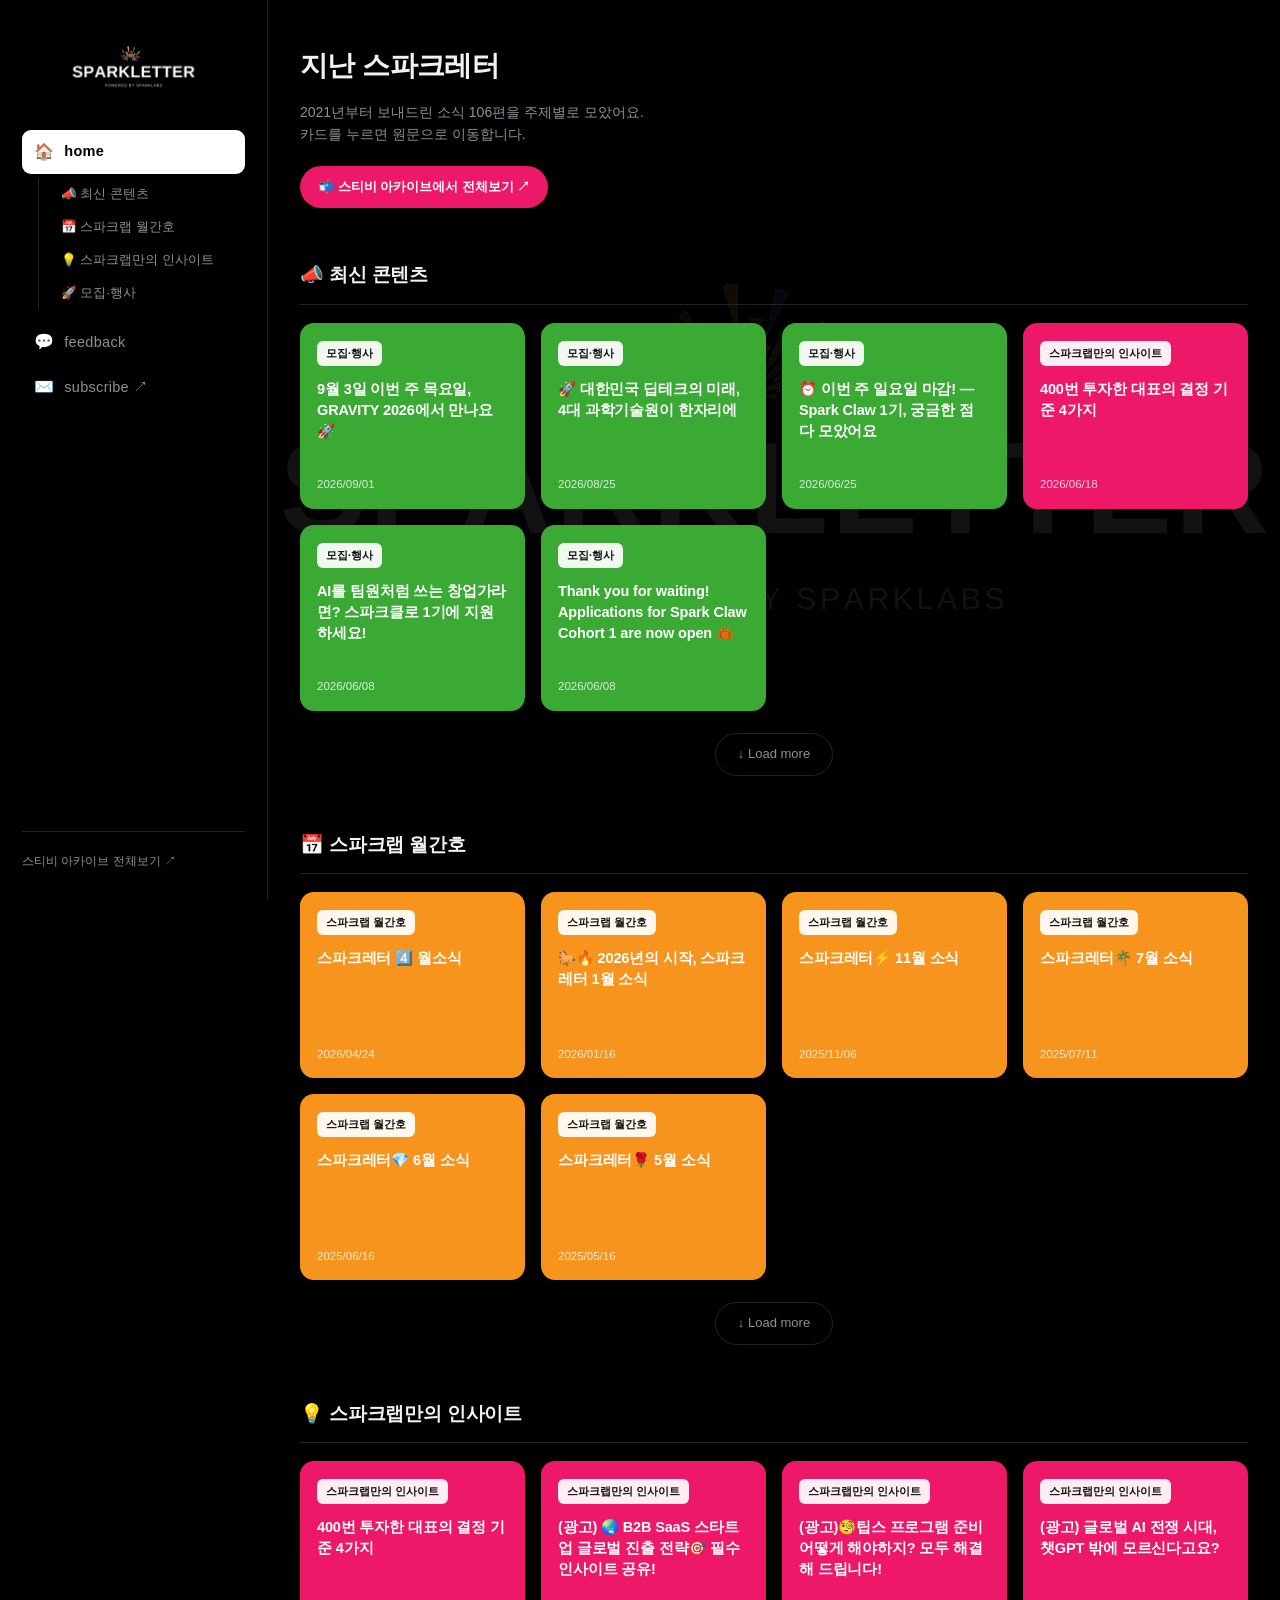
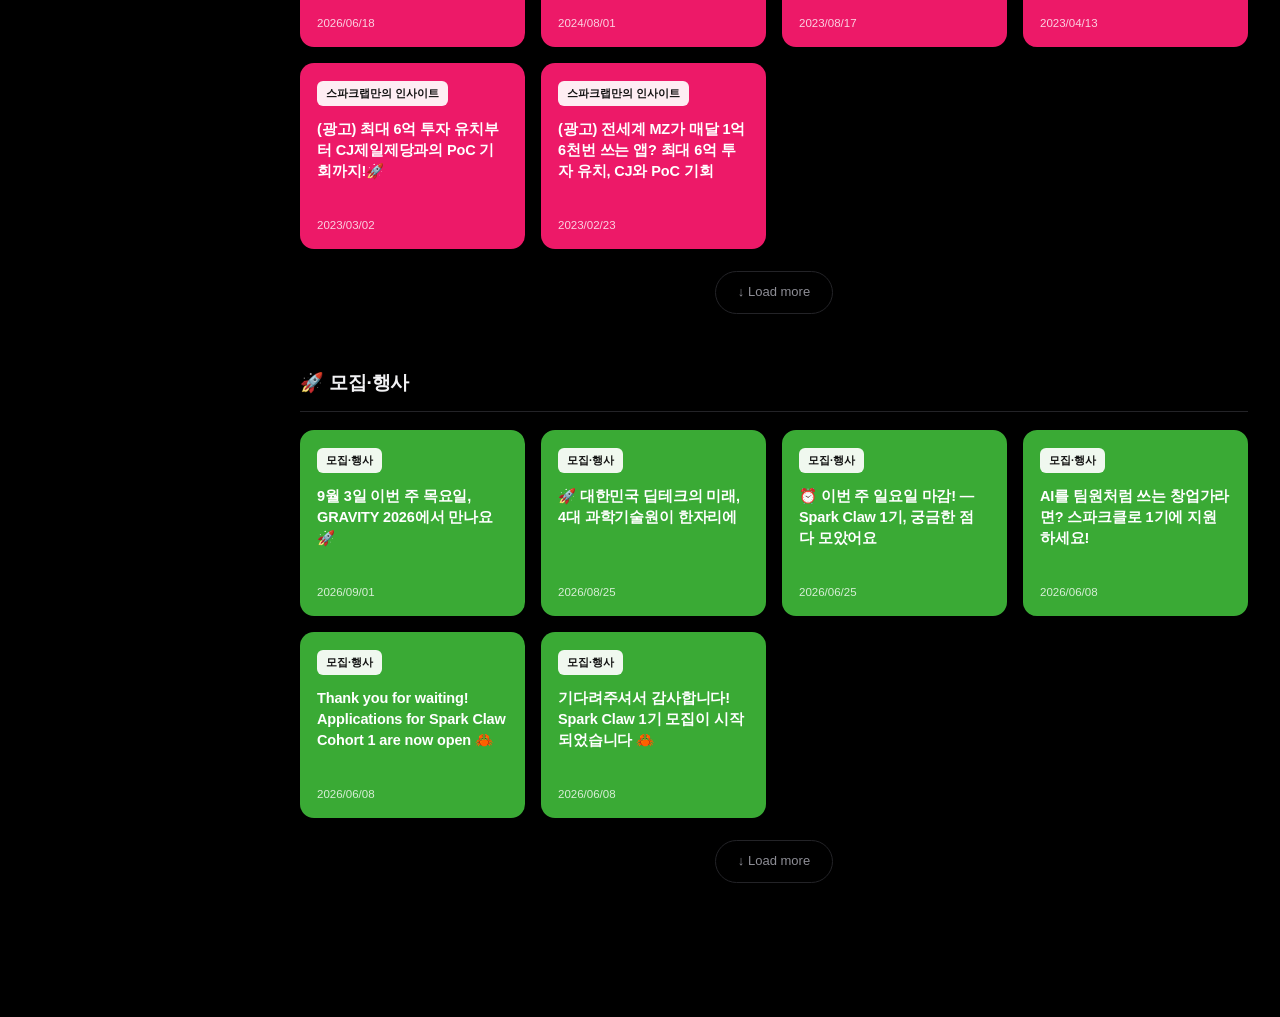
==== index.html @ 0ccea7ec "refactor: 행사·모집을 'open' 하나로 병합, 오분류 5건 overrides로 교정" ====
<!doctype html>
<html lang="ko">
<head>
<meta charset="utf-8">
<meta name="viewport" content="width=device-width, initial-scale=1">
<title>스파크레터</title>
<link rel="stylesheet" href="style.css">
</head>
<body class="has-side">
<div class="watermark" aria-hidden="true"><img src="logo-white.png" alt=""></div>
<aside class="side">
  <a class="brand" href="./"><img src="logo-white.png" alt="SPARKLETTER"></a>
  <nav class="side__nav">
    <a class="nav__main" href="./" aria-current="page"><span>🏠</span>home</a>
    <div class="side__subs">
      <a href="./#all">📣 최신 콘텐츠</a>
      <a href="./#monthly">📅 스파크랩 월간호</a>
      <a href="./#insight">💡 스파크랩만의 인사이트</a>
      <a href="./#open">🚀 모집·행사</a>
    </div>
    <a class="nav__main" href="feedback.html"><span>💬</span>feedback</a>
    <a class="nav__main" href="https://page.stibee.com/subscriptions/106252" target="_blank" rel="noopener"><span>✉️</span>subscribe ↗</a>
  </nav>
  <a class="side__arc" href="https://page.stibee.com/archives/106252" target="_blank" rel="noopener">스티비 아카이브 전체보기 ↗</a>
</aside>
<main class="main" id="main">
  <section class="hero">
    <h1>지난 스파크레터</h1>
    <p>2021년부터 보내드린 소식 106편을 주제별로 모았어요.<br>
       카드를 누르면 원문으로 이동합니다.</p>
    <a class="hero__link" href="https://page.stibee.com/archives/106252" target="_blank" rel="noopener">📬 스티비 아카이브에서 전체보기 ↗</a>
  </section>
  <section class="sec" id="all">
    <h2 class="sec__h">📣 최신 콘텐츠</h2>
    <div class="grid" data-grid="all"></div>
    <button class="more" data-more="all">↓ Load more</button>
  </section>
  <section class="sec" id="monthly">
    <h2 class="sec__h">📅 스파크랩 월간호</h2>
    <div class="grid" data-grid="monthly"></div>
    <button class="more" data-more="monthly">↓ Load more</button>
  </section>
  <section class="sec" id="insight">
    <h2 class="sec__h">💡 스파크랩만의 인사이트</h2>
    <div class="grid" data-grid="insight"></div>
    <button class="more" data-more="insight">↓ Load more</button>
  </section>
  <section class="sec" id="open">
    <h2 class="sec__h">🚀 모집·행사</h2>
    <div class="grid" data-grid="open"></div>
    <button class="more" data-more="open">↓ Load more</button>
  </section>
</main>
<script src="app.js"></script>
</body>
</html>
---- style.css ----
:root{
  --bg:#000; --text:#f2f2f4; --muted:#8e8e96; --line:#232327;
  --pink:#ED1968; --blue:#2E75B6; --green:#3AAA35; --orange:#F7941E;
  --side:268px;
}
*{box-sizing:border-box}
html{-webkit-text-size-adjust:100%; scroll-behavior:smooth}
body{
  margin:0; background:var(--bg); color:var(--text);
  font-family:-apple-system,BlinkMacSystemFont,"Pretendard","Apple SD Gothic Neo",sans-serif;
  line-height:1.6; -webkit-font-smoothing:antialiased;
}
a{color:inherit}
body{position:relative; z-index:0}

/* ── 왼쪽 사이드바 ──────────────────── */
.side{
  background:var(--bg);
  position:fixed; top:0; left:0; bottom:0; width:var(--side);
  border-right:1px solid var(--line); padding:30px 22px;
  display:flex; flex-direction:column; gap:26px; overflow-y:auto; z-index:20;
}
.brand{line-height:0}
.brand img{width:100%; max-width:228px; height:auto}
.side__nav{display:flex; flex-direction:column; gap:2px}
.nav__main{
  display:flex; align-items:center; gap:10px;
  padding:10px 12px; border-radius:9px; text-decoration:none;
  color:var(--muted); font-size:14.5px; letter-spacing:.02em;
}
.nav__main span{font-size:16px; line-height:1}
.nav__main:hover{background:#111114; color:var(--text)}
.nav__main[aria-current="page"]{background:#fff; color:#000; font-weight:700}

/* home 아래 하위 탭 */
.side__subs{
  display:flex; flex-direction:column; gap:1px;
  margin:2px 0 10px 16px; padding-left:12px; border-left:1px solid var(--line);
}
.side__subs a{
  padding:6px 10px; border-radius:7px; text-decoration:none;
  color:var(--muted); font-size:12.5px;
}
.side__subs a:hover{background:#111114; color:var(--text)}

.side__arc{
  margin-top:auto; font-size:12px; color:var(--muted);
  text-decoration:none; line-height:1.5; padding-top:20px; border-top:1px solid var(--line);
}
.side__arc:hover{color:var(--text)}

/* ── 배경 워터마크 ─────────────────── */
.watermark{
  position:fixed; inset:0; z-index:-1; pointer-events:none;
  display:flex; align-items:center; justify-content:center;
  padding-left:var(--side); overflow:hidden;
}
.watermark img{
  width:min(165vw, 2400px); max-width:none; height:auto;
  opacity:.07; filter:saturate(1.1);
}
@media (max-width:900px){ .watermark{display:none} }

/* ── 본문 ───────────────────────────── */
.has-side .main{position:relative; z-index:1; margin-left:var(--side); padding:44px 32px 80px; max-width:1180px}
.main.narrow{max-width:660px; padding-top:64px}

.hero{margin-bottom:52px}
.hero h1{font-size:28px; margin:0 0 12px; letter-spacing:-.02em}
.hero p{color:var(--muted); font-size:14px; margin:0 0 20px}
.hero__link{
  display:inline-block; font-size:13px; font-weight:700; text-decoration:none;
  color:#fff; background:var(--pink); padding:11px 18px; border-radius:999px;
}
.hero__link:hover{filter:brightness(1.1)}

.sec{margin-bottom:54px; scroll-margin-top:24px}
.sec__h{
  font-size:19px; margin:0 0 18px; letter-spacing:-.01em;
  padding-bottom:13px; border-bottom:1px solid var(--line);
}

/* ── 카드 (색 꽉 채움) ──────────────── */
.grid{display:grid; grid-template-columns:repeat(4,1fr); gap:16px}
.card{
  display:flex; flex-direction:column; text-decoration:none;
  border-radius:14px; padding:18px 17px 15px; min-height:186px;
  background:var(--c); color:#fff; transition:transform .12s ease, filter .12s ease;
}
.card:hover{transform:translateY(-3px); filter:brightness(1.07)}
.card--insight{--c:var(--pink)}
.card--open   {--c:var(--green)}
.card--monthly{--c:var(--orange)}
.chip{
  align-self:flex-start; font-size:10.5px; font-weight:700;
  padding:4px 9px; border-radius:6px; margin-bottom:13px;
  background:rgba(255,255,255,.92); color:#111;
}
.card__t{
  font-size:14.5px; font-weight:700; line-height:1.45; letter-spacing:-.01em;
  flex:1; overflow:hidden; display:-webkit-box; -webkit-line-clamp:4; -webkit-box-orient:vertical;
}
.card__d{margin-top:13px; font-size:11.5px; color:rgba(255,255,255,.8); font-variant-numeric:tabular-nums}

.more{
  display:block; margin:22px auto 0; padding:10px 22px;
  background:transparent; color:var(--muted); border:1px solid var(--line);
  border-radius:999px; font:inherit; font-size:13px; cursor:pointer;
}
.more:hover{color:var(--text); border-color:#3a3a40}
.empty{color:var(--muted); font-size:14px; grid-column:1/-1; padding:24px 0}

/* ── 구독 / 피드백 ──────────────────── */
.lede{font-size:26px; margin:0 0 14px; letter-spacing:-.02em}
.sub{color:var(--muted); font-size:14px; margin:0 0 28px}
.bullets{list-style:none; padding:0; margin:0 0 32px; font-size:14px}
.bullets li{padding:12px 0; border-bottom:1px solid var(--line); color:#d6d6da}
.bullets b{color:var(--text)}
.cta{
  display:block; text-align:center; padding:16px; border-radius:10px;
  background:var(--pink); color:#fff; font-size:15px; font-weight:700; text-decoration:none;
}
.cta:hover{filter:brightness(1.1)}
.fine{margin-top:16px; font-size:12px; color:var(--muted); text-align:center}

/* ── 반응형 ─────────────────────────── */
@media (max-width:1100px){ .grid{grid-template-columns:repeat(3,1fr)} }
@media (max-width:900px){
  .side{
    position:static; width:auto; height:auto; flex-direction:row; align-items:center;
    gap:18px; flex-wrap:wrap; border-right:0; border-bottom:1px solid var(--line);
    padding:16px 20px;
  }
  .brand img{max-width:150px}
  .side__nav{flex-direction:row; flex-wrap:wrap; gap:6px; margin-left:auto; align-items:center}
  .side__subs{flex-direction:row; flex-wrap:wrap; gap:4px; margin:0; padding-left:0; border-left:0; width:100%}
  .side__arc{margin-top:0; padding-top:0; border-top:0; width:100%}
  .has-side .main{margin-left:0; padding:32px 20px 64px}
}
@media (max-width:620px){
  .grid{grid-template-columns:repeat(2,1fr); gap:12px}
  .card{min-height:158px; padding:15px 14px}
  .card__t{font-size:13px}
  .hero h1{font-size:22px}
  .lede{font-size:21px}
  .nav__main{padding:8px 10px; font-size:13px}
}
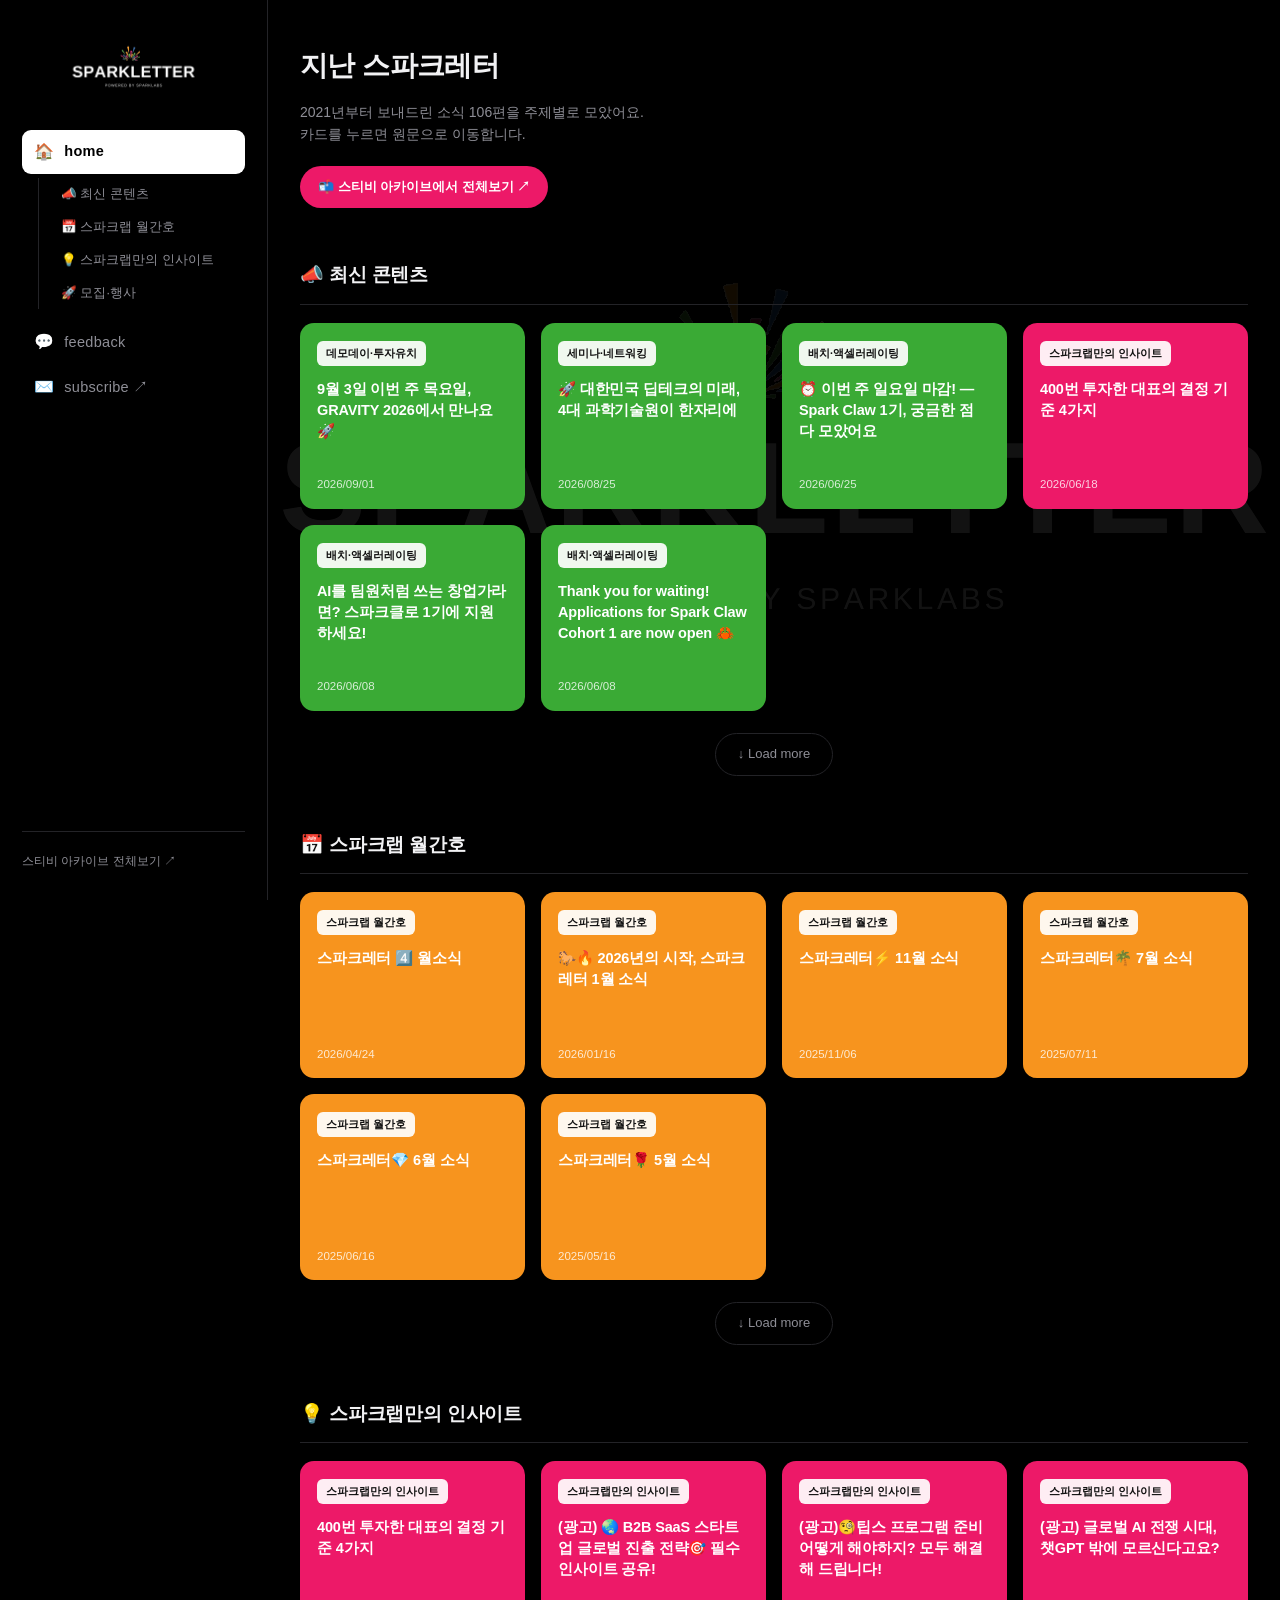
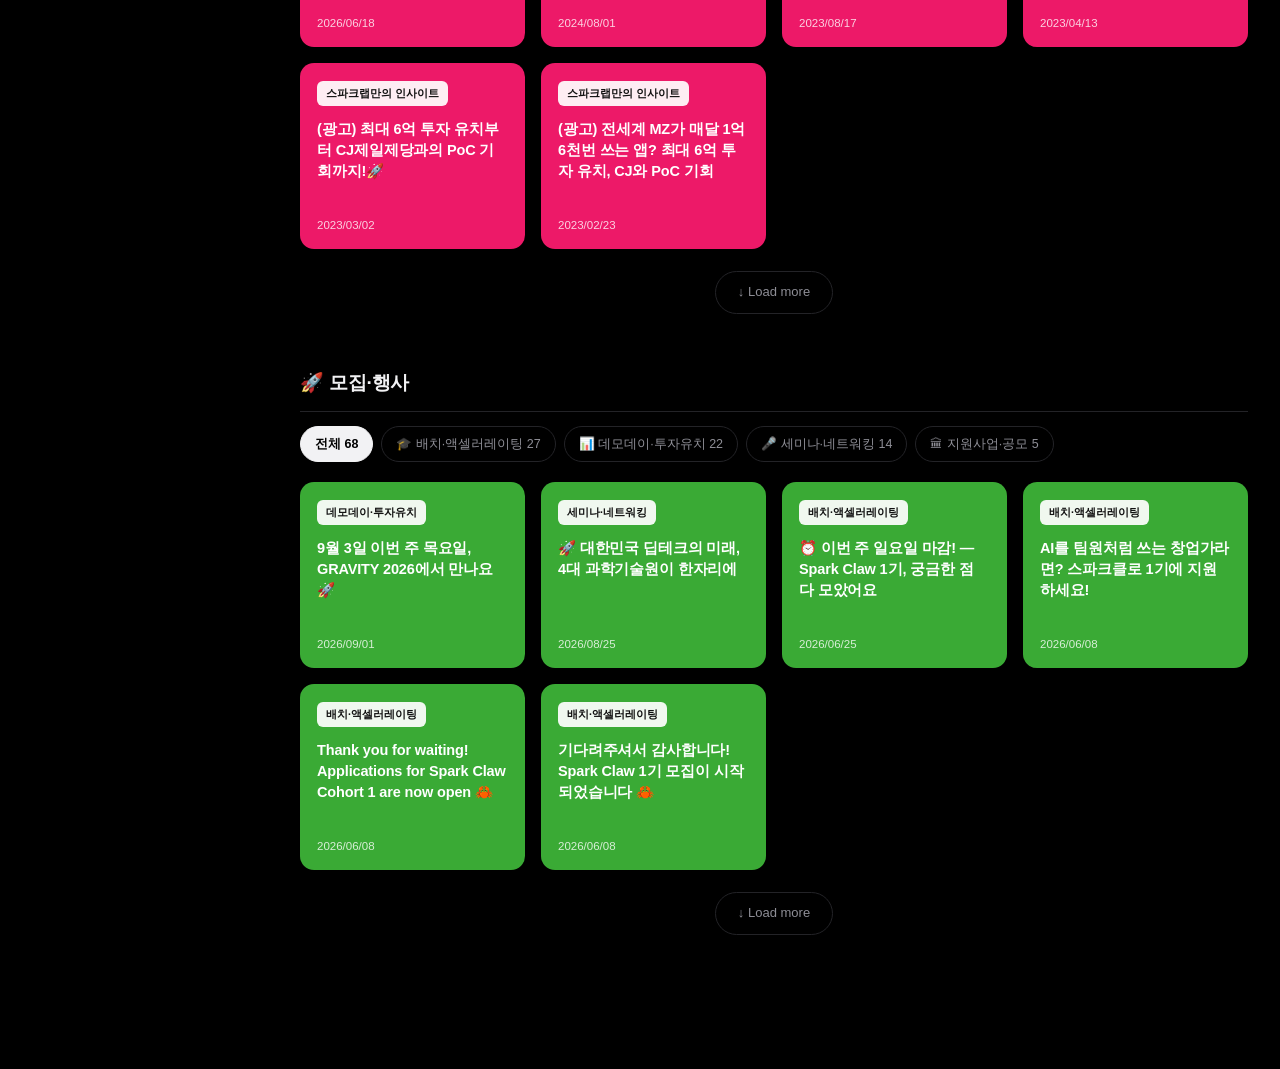
==== commit 10e86f72: "feat: 모집·행사 세부 4분류 + 섹션 내 필터 칩" ====
--- a/index.html
+++ b/index.html
@@ -47,6 +47,7 @@
   </section>
   <section class="sec" id="open">
     <h2 class="sec__h">🚀 모집·행사</h2>
+    <div class="fchips" data-filter="open"></div>
     <div class="grid" data-grid="open"></div>
     <button class="more" data-more="open">↓ Load more</button>
   </section>
--- a/style.css
+++ b/style.css
@@ -145,3 +145,13 @@
   .lede{font-size:21px}
   .nav__main{padding:8px 10px; font-size:13px}
 }
+
+/* ── 세부 분류 필터 칩 ─────────────── */
+.fchips{display:flex; flex-wrap:wrap; gap:8px; margin:-4px 0 20px}
+.fchip{
+  appearance:none; cursor:pointer; font:inherit; font-size:12.5px;
+  background:transparent; color:var(--muted);
+  border:1px solid var(--line); border-radius:999px; padding:7px 14px;
+}
+.fchip:hover{color:var(--text); border-color:#3a3a40}
+.fchip[aria-pressed="true"]{background:var(--text); color:#000; border-color:var(--text); font-weight:700}
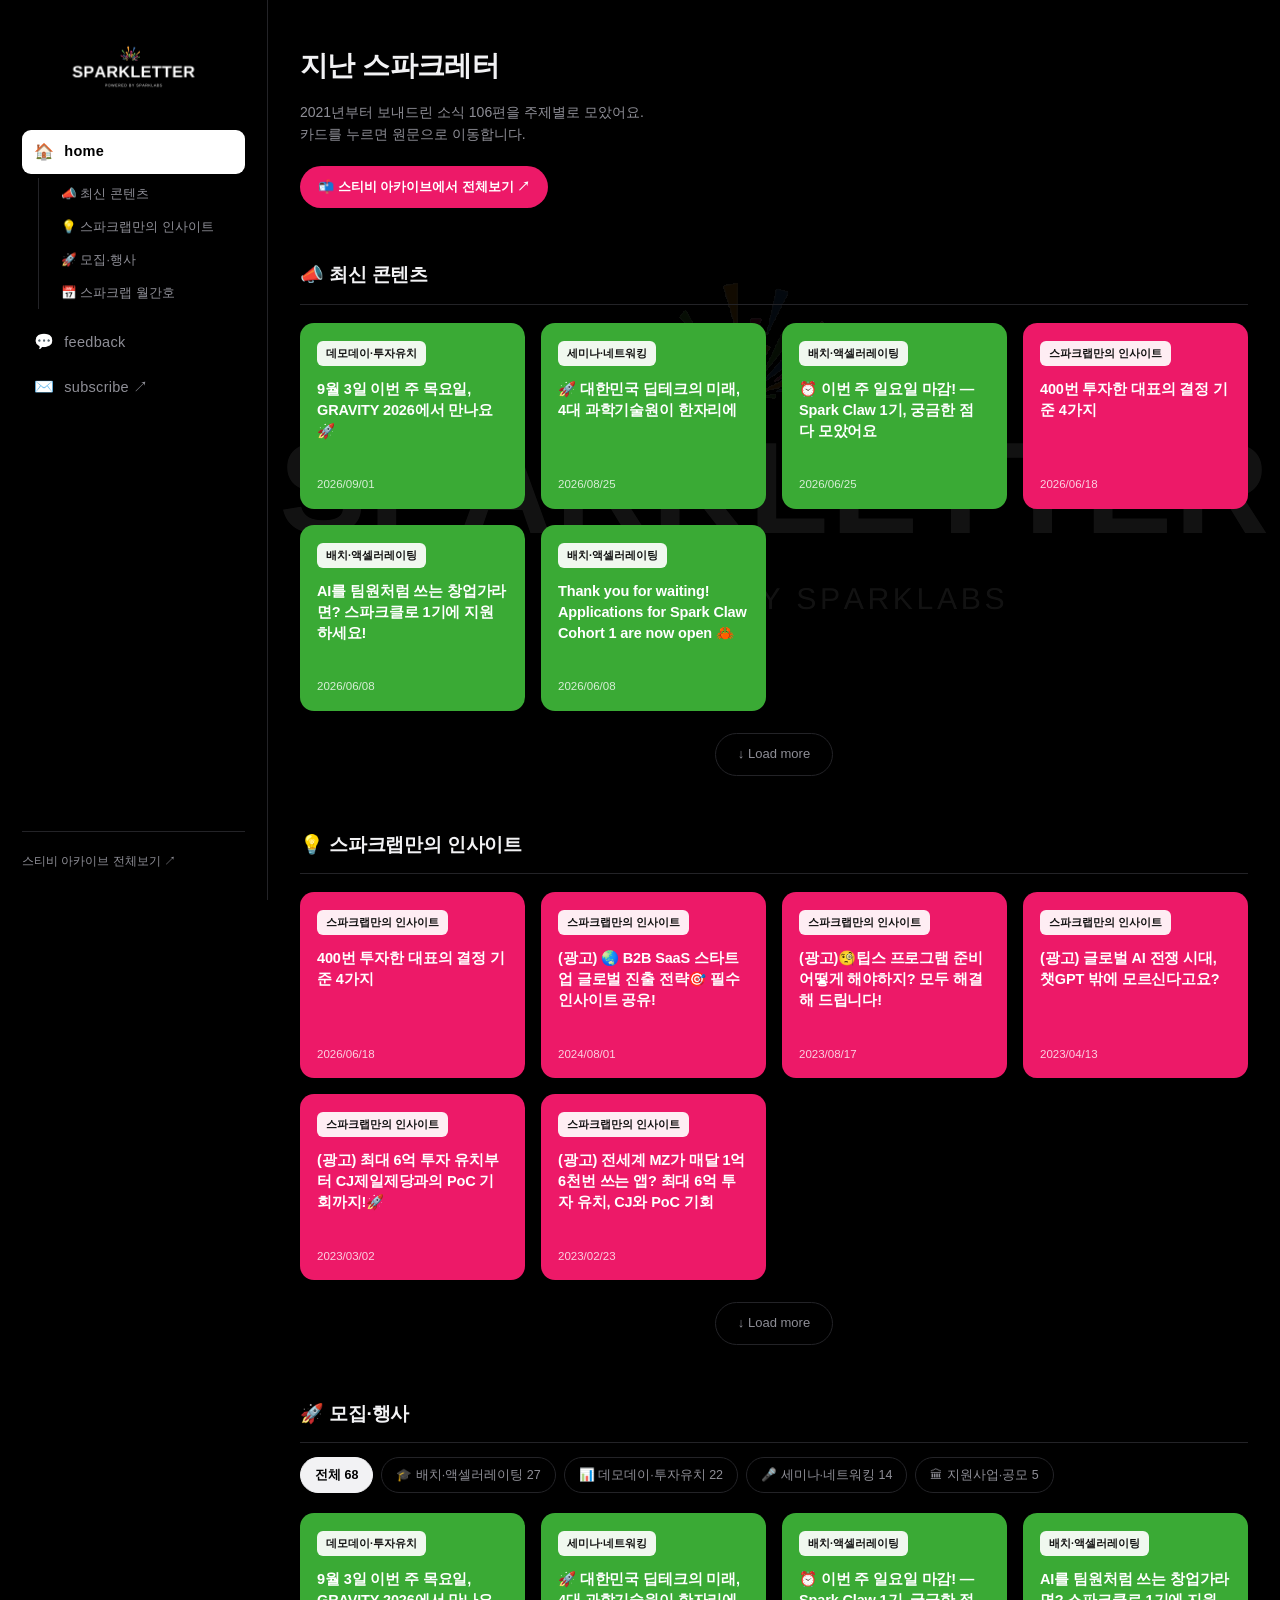
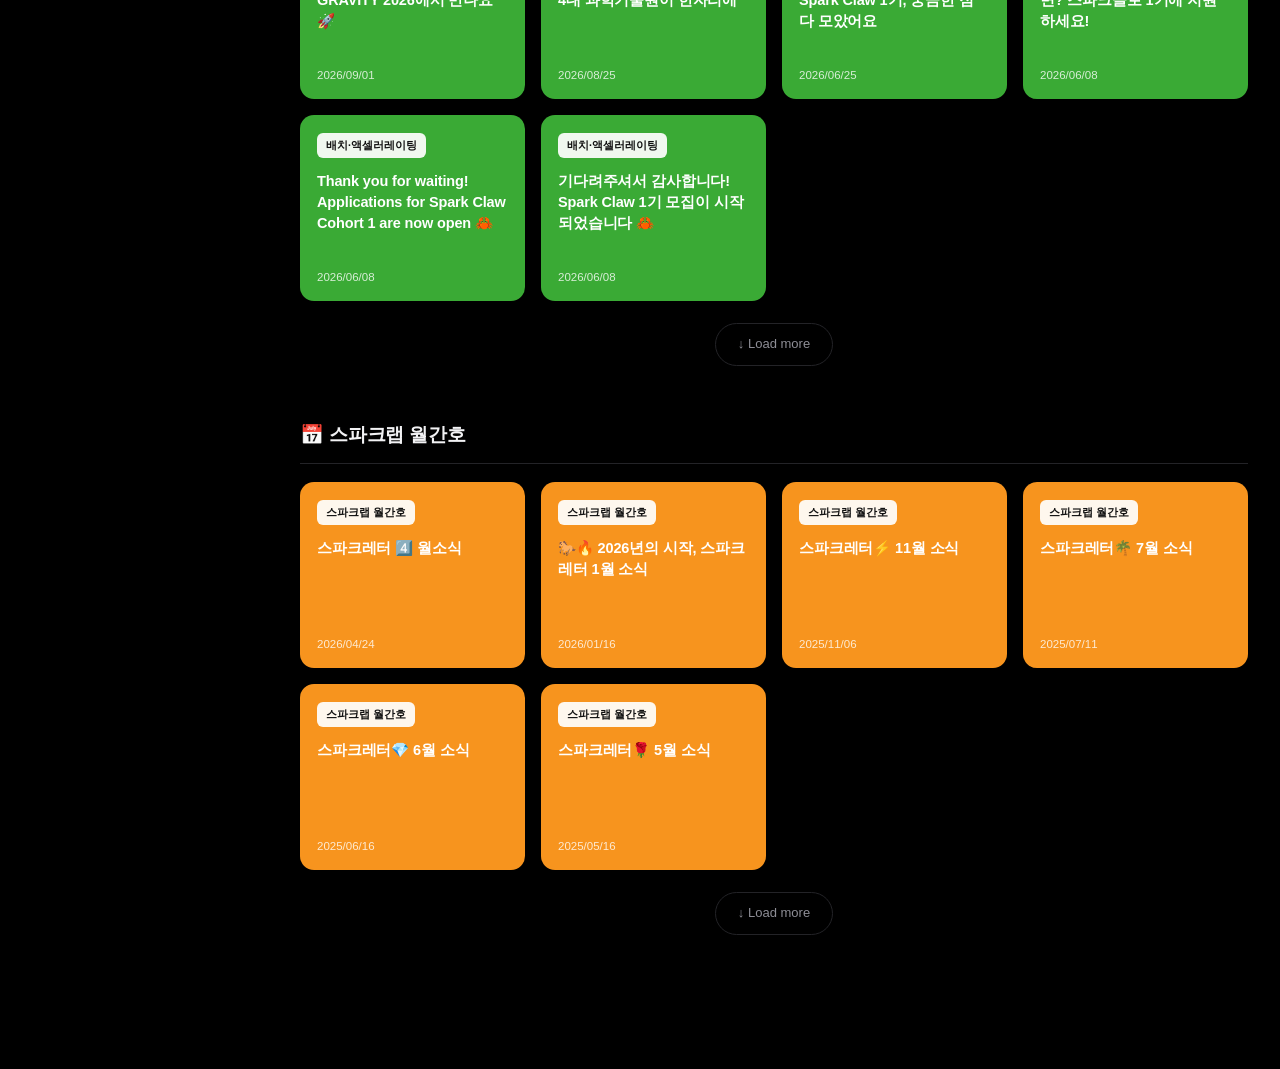
==== commit b5be7df9: "feat: 섹션 순서 변경(인사이트→모집·행사→월간호) + 팔레트 후보 4종 목업" ====
--- a/index.html
+++ b/index.html
@@ -14,9 +14,9 @@
     <a class="nav__main" href="./" aria-current="page"><span>🏠</span>home</a>
     <div class="side__subs">
       <a href="./#all">📣 최신 콘텐츠</a>
-      <a href="./#monthly">📅 스파크랩 월간호</a>
       <a href="./#insight">💡 스파크랩만의 인사이트</a>
       <a href="./#open">🚀 모집·행사</a>
+      <a href="./#monthly">📅 스파크랩 월간호</a>
     </div>
     <a class="nav__main" href="feedback.html"><span>💬</span>feedback</a>
     <a class="nav__main" href="https://page.stibee.com/subscriptions/106252" target="_blank" rel="noopener"><span>✉️</span>subscribe ↗</a>
@@ -35,11 +35,6 @@
     <div class="grid" data-grid="all"></div>
     <button class="more" data-more="all">↓ Load more</button>
   </section>
-  <section class="sec" id="monthly">
-    <h2 class="sec__h">📅 스파크랩 월간호</h2>
-    <div class="grid" data-grid="monthly"></div>
-    <button class="more" data-more="monthly">↓ Load more</button>
-  </section>
   <section class="sec" id="insight">
     <h2 class="sec__h">💡 스파크랩만의 인사이트</h2>
     <div class="grid" data-grid="insight"></div>
@@ -51,6 +46,11 @@
     <div class="grid" data-grid="open"></div>
     <button class="more" data-more="open">↓ Load more</button>
   </section>
+  <section class="sec" id="monthly">
+    <h2 class="sec__h">📅 스파크랩 월간호</h2>
+    <div class="grid" data-grid="monthly"></div>
+    <button class="more" data-more="monthly">↓ Load more</button>
+  </section>
 </main>
 <script src="app.js"></script>
 </body>
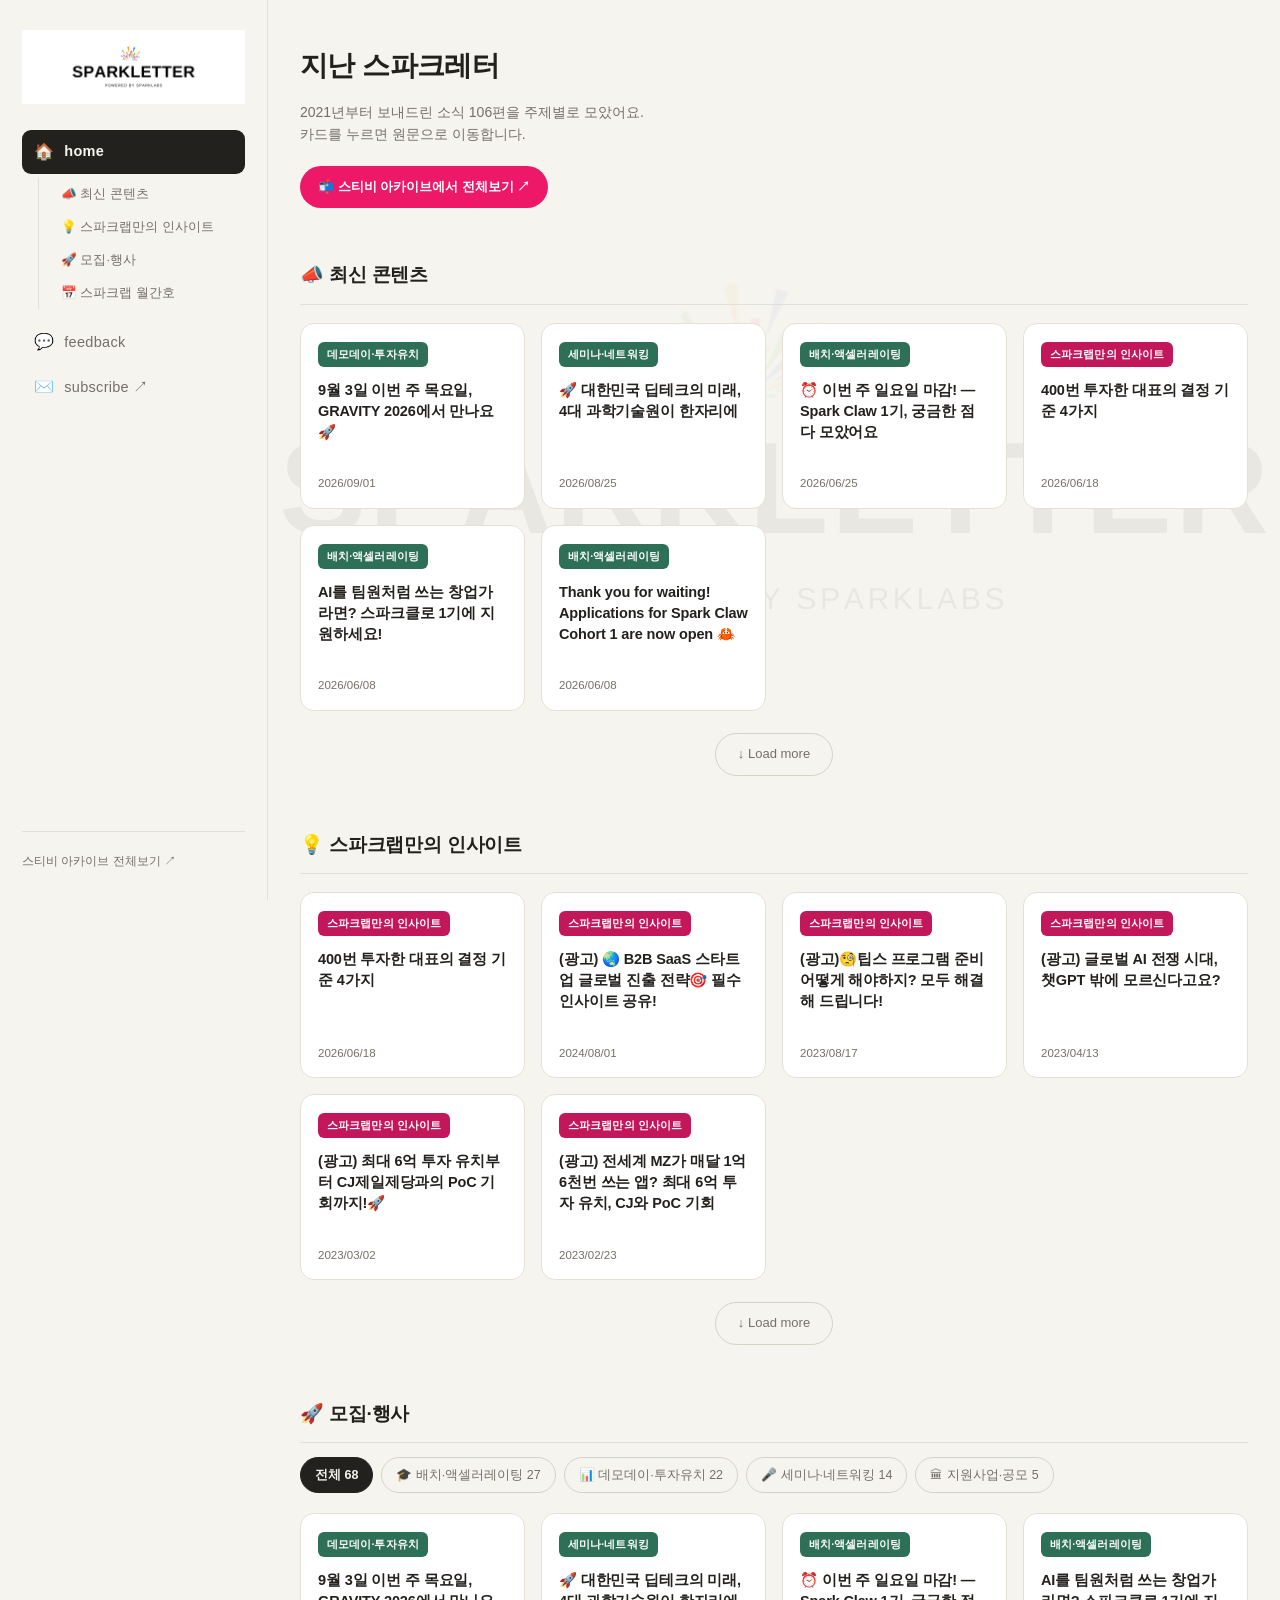
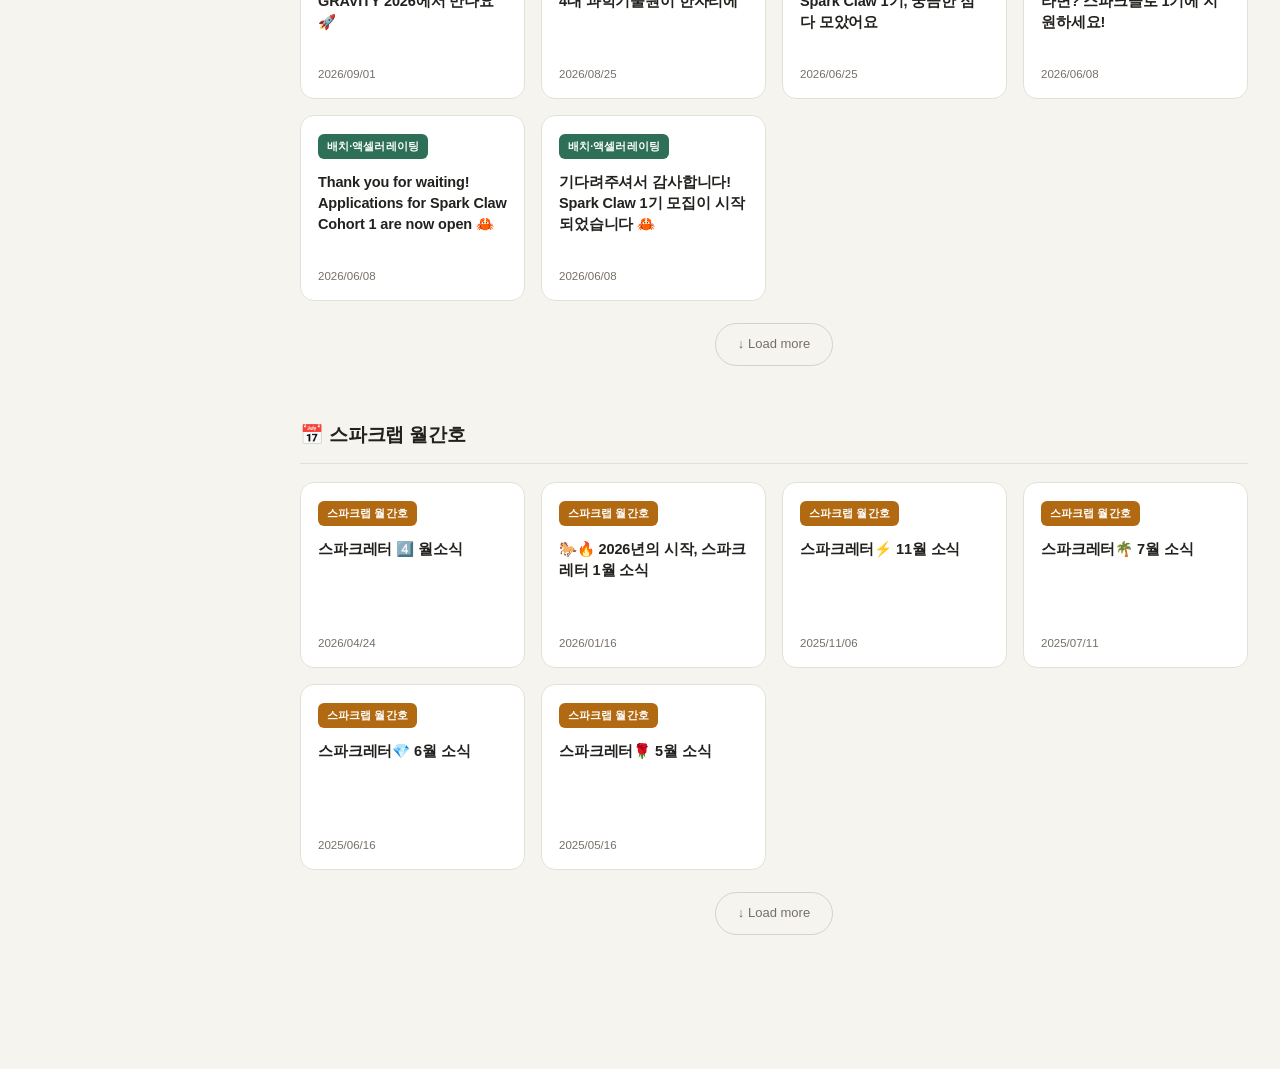
==== commit a27e9d71: "design: 웜 뉴트럴 라이트 팔레트로 전환, 로고 원본 복귀" ====
--- a/index.html
+++ b/index.html
@@ -7,9 +7,9 @@
 <link rel="stylesheet" href="style.css">
 </head>
 <body class="has-side">
-<div class="watermark" aria-hidden="true"><img src="logo-white.png" alt=""></div>
+<div class="watermark" aria-hidden="true"><img src="logo.png" alt=""></div>
 <aside class="side">
-  <a class="brand" href="./"><img src="logo-white.png" alt="SPARKLETTER"></a>
+  <a class="brand" href="./"><img src="logo.png" alt="SPARKLETTER"></a>
   <nav class="side__nav">
     <a class="nav__main" href="./" aria-current="page"><span>🏠</span>home</a>
     <div class="side__subs">
--- a/style.css
+++ b/style.css
@@ -1,6 +1,21 @@
+/* 2026 웜 뉴트럴 라이트 팔레트
+   - 순백 대신 본(bone), 검정 대신 차콜 — 눈부심을 줄인다
+   - 액센트(브랜드 핑크)는 넓게 칠하지 않고 행동·강조에만 쓴다 */
 :root{
-  --bg:#000; --text:#f2f2f4; --muted:#8e8e96; --line:#232327;
-  --pink:#ED1968; --blue:#2E75B6; --green:#3AAA35; --orange:#F7941E;
+  --bg:#F6F4EF;        /* 본 — 페이지 바탕 */
+  --surface:#FFFFFF;   /* 카드 등 올라온 면 */
+  --line:#E4E0D7;
+  --line-2:#D6D1C6;
+  --text:#23211E;      /* 차콜 */
+  --muted:#756F67;
+  --accent:#ED1968;    /* 스파크랩 핑크 */
+  --accent-ink:#FFFFFF;
+
+  /* 카테고리 색 — 칩에만 쓴다 */
+  --c-insight:#C2185B;
+  --c-open:#2E6F57;
+  --c-monthly:#B26A12;
+
   --side:268px;
 }
 *{box-sizing:border-box}
@@ -9,9 +24,9 @@
   margin:0; background:var(--bg); color:var(--text);
   font-family:-apple-system,BlinkMacSystemFont,"Pretendard","Apple SD Gothic Neo",sans-serif;
   line-height:1.6; -webkit-font-smoothing:antialiased;
+  position:relative; z-index:0;
 }
 a{color:inherit}
-body{position:relative; z-index:0}
 
 /* ── 왼쪽 사이드바 ──────────────────── */
 .side{
@@ -29,8 +44,8 @@
   color:var(--muted); font-size:14.5px; letter-spacing:.02em;
 }
 .nav__main span{font-size:16px; line-height:1}
-.nav__main:hover{background:#111114; color:var(--text)}
-.nav__main[aria-current="page"]{background:#fff; color:#000; font-weight:700}
+.nav__main:hover{background:#EDEAE2; color:var(--text)}
+.nav__main[aria-current="page"]{background:var(--text); color:var(--bg); font-weight:700}
 
 /* home 아래 하위 탭 */
 .side__subs{
@@ -41,7 +56,7 @@
   padding:6px 10px; border-radius:7px; text-decoration:none;
   color:var(--muted); font-size:12.5px;
 }
-.side__subs a:hover{background:#111114; color:var(--text)}
+.side__subs a:hover{background:#EDEAE2; color:var(--text)}
 
 .side__arc{
   margin-top:auto; font-size:12px; color:var(--muted);
@@ -57,7 +72,7 @@
 }
 .watermark img{
   width:min(165vw, 2400px); max-width:none; height:auto;
-  opacity:.07; filter:saturate(1.1);
+  opacity:.05;
 }
 @media (max-width:900px){ .watermark{display:none} }
 
@@ -70,9 +85,9 @@
 .hero p{color:var(--muted); font-size:14px; margin:0 0 20px}
 .hero__link{
   display:inline-block; font-size:13px; font-weight:700; text-decoration:none;
-  color:#fff; background:var(--pink); padding:11px 18px; border-radius:999px;
+  color:var(--accent-ink); background:var(--accent); padding:11px 18px; border-radius:999px;
 }
-.hero__link:hover{filter:brightness(1.1)}
+.hero__link:hover{filter:brightness(1.06)}
 
 .sec{margin-bottom:54px; scroll-margin-top:24px}
 .sec__h{
@@ -80,47 +95,59 @@
   padding-bottom:13px; border-bottom:1px solid var(--line);
 }
 
-/* ── 카드 (색 꽉 채움) ──────────────── */
+/* ── 세부 분류 필터 칩 ─────────────── */
+.fchips{display:flex; flex-wrap:wrap; gap:8px; margin:-4px 0 20px}
+.fchip{
+  appearance:none; cursor:pointer; font:inherit; font-size:12.5px;
+  background:transparent; color:var(--muted);
+  border:1px solid var(--line-2); border-radius:999px; padding:7px 14px;
+}
+.fchip:hover{color:var(--text); border-color:var(--muted)}
+.fchip[aria-pressed="true"]{background:var(--text); color:var(--bg); border-color:var(--text); font-weight:700}
+
+/* ── 카드 ───────────────────────────── */
 .grid{display:grid; grid-template-columns:repeat(4,1fr); gap:16px}
 .card{
   display:flex; flex-direction:column; text-decoration:none;
   border-radius:14px; padding:18px 17px 15px; min-height:186px;
-  background:var(--c); color:#fff; transition:transform .12s ease, filter .12s ease;
+  background:var(--surface); border:1px solid var(--line);
+  transition:transform .12s ease, box-shadow .12s ease, border-color .12s ease;
 }
-.card:hover{transform:translateY(-3px); filter:brightness(1.07)}
-.card--insight{--c:var(--pink)}
-.card--open   {--c:var(--green)}
-.card--monthly{--c:var(--orange)}
+.card:hover{transform:translateY(-3px); box-shadow:0 8px 20px rgba(35,33,30,.08); border-color:var(--line-2)}
 .chip{
-  align-self:flex-start; font-size:10.5px; font-weight:700;
+  align-self:flex-start; font-size:10.5px; font-weight:700; letter-spacing:.01em;
   padding:4px 9px; border-radius:6px; margin-bottom:13px;
-  background:rgba(255,255,255,.92); color:#111;
+  background:var(--c); color:#fff;
 }
+.card--insight{--c:var(--c-insight)}
+.card--open   {--c:var(--c-open)}
+.card--monthly{--c:var(--c-monthly)}
 .card__t{
   font-size:14.5px; font-weight:700; line-height:1.45; letter-spacing:-.01em;
+  color:var(--text);
   flex:1; overflow:hidden; display:-webkit-box; -webkit-line-clamp:4; -webkit-box-orient:vertical;
 }
-.card__d{margin-top:13px; font-size:11.5px; color:rgba(255,255,255,.8); font-variant-numeric:tabular-nums}
+.card__d{margin-top:13px; font-size:11.5px; color:var(--muted); font-variant-numeric:tabular-nums}
 
 .more{
   display:block; margin:22px auto 0; padding:10px 22px;
-  background:transparent; color:var(--muted); border:1px solid var(--line);
+  background:transparent; color:var(--muted); border:1px solid var(--line-2);
   border-radius:999px; font:inherit; font-size:13px; cursor:pointer;
 }
-.more:hover{color:var(--text); border-color:#3a3a40}
+.more:hover{color:var(--text); border-color:var(--muted)}
 .empty{color:var(--muted); font-size:14px; grid-column:1/-1; padding:24px 0}
 
 /* ── 구독 / 피드백 ──────────────────── */
 .lede{font-size:26px; margin:0 0 14px; letter-spacing:-.02em}
 .sub{color:var(--muted); font-size:14px; margin:0 0 28px}
 .bullets{list-style:none; padding:0; margin:0 0 32px; font-size:14px}
-.bullets li{padding:12px 0; border-bottom:1px solid var(--line); color:#d6d6da}
+.bullets li{padding:12px 0; border-bottom:1px solid var(--line); color:#403C37}
 .bullets b{color:var(--text)}
 .cta{
   display:block; text-align:center; padding:16px; border-radius:10px;
-  background:var(--pink); color:#fff; font-size:15px; font-weight:700; text-decoration:none;
+  background:var(--accent); color:var(--accent-ink); font-size:15px; font-weight:700; text-decoration:none;
 }
-.cta:hover{filter:brightness(1.1)}
+.cta:hover{filter:brightness(1.06)}
 .fine{margin-top:16px; font-size:12px; color:var(--muted); text-align:center}
 
 /* ── 반응형 ─────────────────────────── */
@@ -145,13 +172,3 @@
   .lede{font-size:21px}
   .nav__main{padding:8px 10px; font-size:13px}
 }
-
-/* ── 세부 분류 필터 칩 ─────────────── */
-.fchips{display:flex; flex-wrap:wrap; gap:8px; margin:-4px 0 20px}
-.fchip{
-  appearance:none; cursor:pointer; font:inherit; font-size:12.5px;
-  background:transparent; color:var(--muted);
-  border:1px solid var(--line); border-radius:999px; padding:7px 14px;
-}
-.fchip:hover{color:var(--text); border-color:#3a3a40}
-.fchip[aria-pressed="true"]{background:var(--text); color:#000; border-color:var(--text); font-weight:700}
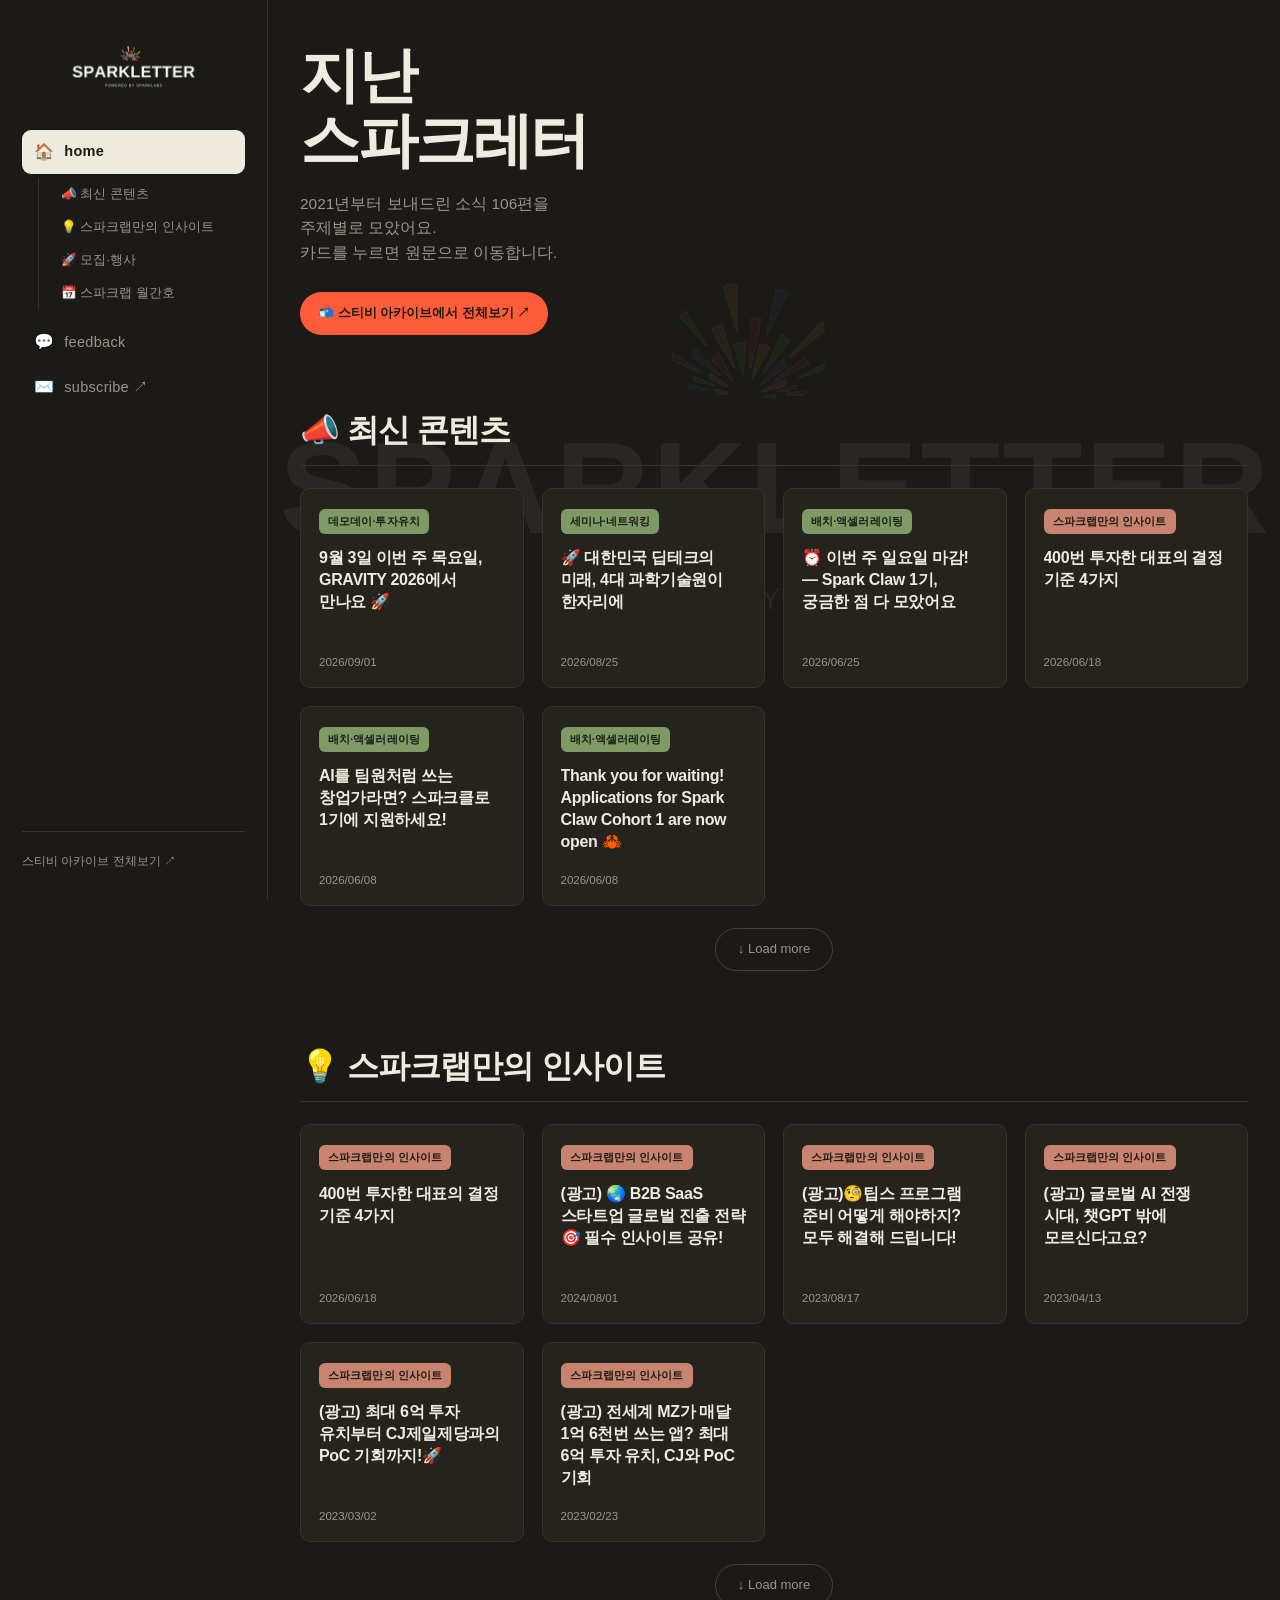
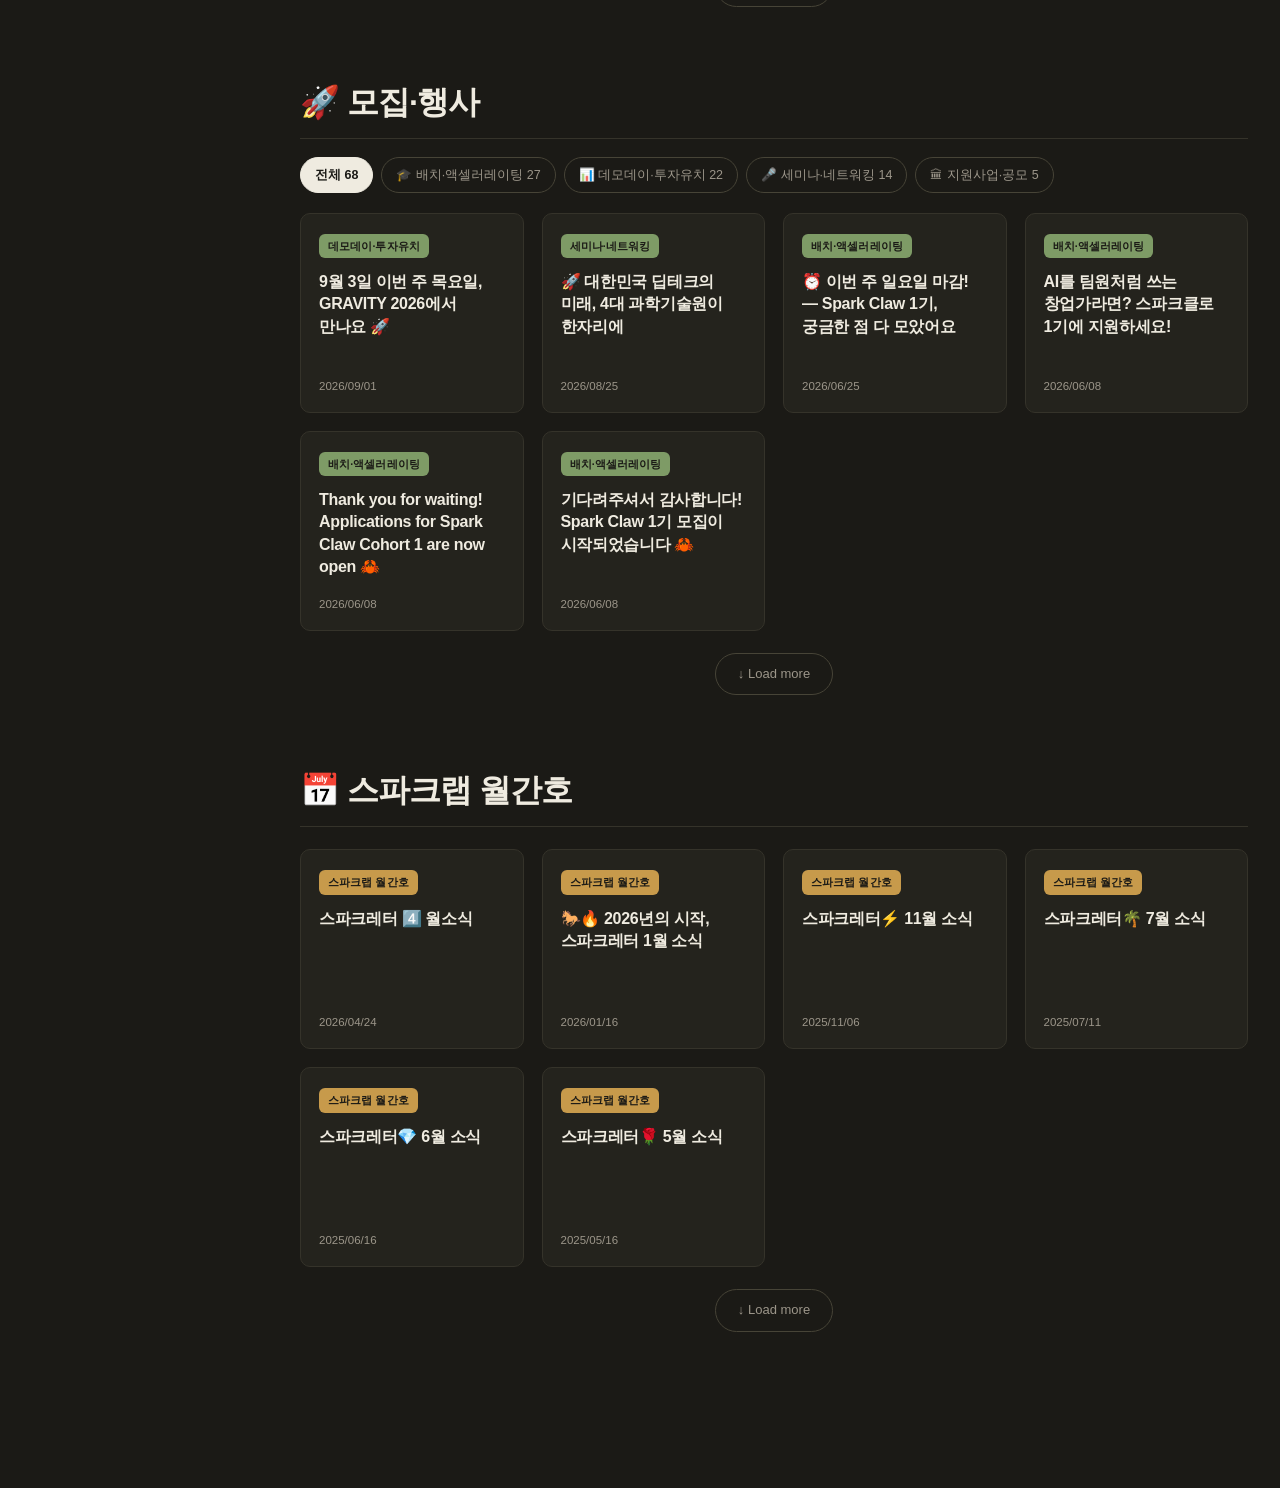
==== commit d5a5bc45: "design: 팔레트 D(Clay + Electric) 확정 — 흙빛 다크 + 코랄 액센트" ====
--- a/index.html
+++ b/index.html
@@ -7,9 +7,9 @@
 <link rel="stylesheet" href="style.css">
 </head>
 <body class="has-side">
-<div class="watermark" aria-hidden="true"><img src="logo.png" alt=""></div>
+<div class="watermark" aria-hidden="true"><img src="logo-white.png" alt=""></div>
 <aside class="side">
-  <a class="brand" href="./"><img src="logo.png" alt="SPARKLETTER"></a>
+  <a class="brand" href="./"><img src="logo-white.png" alt="SPARKLETTER"></a>
   <nav class="side__nav">
     <a class="nav__main" href="./" aria-current="page"><span>🏠</span>home</a>
     <div class="side__subs">
--- a/style.css
+++ b/style.css
@@ -1,20 +1,21 @@
-/* 2026 웜 뉴트럴 라이트 팔레트
-   - 순백 대신 본(bone), 검정 대신 차콜 — 눈부심을 줄인다
-   - 액센트(브랜드 핑크)는 넓게 칠하지 않고 행동·강조에만 쓴다 */
+/* D. Clay + Electric — 흙빛 다크 + 일렉트릭 코랄
+   - 순수 검정이 아니라 따뜻한 클레이 다크. 표면이 올라갈수록 밝아진다.
+   - 코랄(#FF5C39)은 화면에서 유일하게 튀는 색으로, 행동(구독·아카이브)에만 쓴다.
+   - 카테고리 칩은 어스톤으로 낮춰 액센트와 경쟁하지 않게 한다. */
 :root{
-  --bg:#F6F4EF;        /* 본 — 페이지 바탕 */
-  --surface:#FFFFFF;   /* 카드 등 올라온 면 */
-  --line:#E4E0D7;
-  --line-2:#D6D1C6;
-  --text:#23211E;      /* 차콜 */
-  --muted:#756F67;
-  --accent:#ED1968;    /* 스파크랩 핑크 */
-  --accent-ink:#FFFFFF;
+  --bg:#1B1A16;        /* 클레이 다크 — 페이지 바탕 */
+  --surface:#24231D;   /* 카드 등 올라온 면 */
+  --line:#35332A;
+  --line-2:#474437;
+  --text:#EFEBE0;      /* 본 */
+  --muted:#9C968A;
+  --accent:#FF5C39;    /* 일렉트릭 코랄 */
+  --accent-ink:#1B1A16;
 
-  /* 카테고리 색 — 칩에만 쓴다 */
-  --c-insight:#C2185B;
-  --c-open:#2E6F57;
-  --c-monthly:#B26A12;
+  /* 카테고리 색 — 칩에만 쓴다 (어스톤) */
+  --c-insight:#C9846F;
+  --c-open:#7E9B66;
+  --c-monthly:#C79A4B;
 
   --side:268px;
 }
@@ -25,6 +26,8 @@
   font-family:-apple-system,BlinkMacSystemFont,"Pretendard","Apple SD Gothic Neo",sans-serif;
   line-height:1.6; -webkit-font-smoothing:antialiased;
   position:relative; z-index:0;
+  word-break:keep-all;      /* 한국어 단어 중간에서 줄바꿈 금지 */
+  overflow-wrap:break-word; /* 단, 넘칠 만큼 긴 영문/URL은 끊는다 */
 }
 a{color:inherit}
 
@@ -44,7 +47,7 @@
   color:var(--muted); font-size:14.5px; letter-spacing:.02em;
 }
 .nav__main span{font-size:16px; line-height:1}
-.nav__main:hover{background:#EDEAE2; color:var(--text)}
+.nav__main:hover{background:#26251F; color:var(--text)}
 .nav__main[aria-current="page"]{background:var(--text); color:var(--bg); font-weight:700}
 
 /* home 아래 하위 탭 */
@@ -56,7 +59,7 @@
   padding:6px 10px; border-radius:7px; text-decoration:none;
   color:var(--muted); font-size:12.5px;
 }
-.side__subs a:hover{background:#EDEAE2; color:var(--text)}
+.side__subs a:hover{background:#26251F; color:var(--text)}
 
 .side__arc{
   margin-top:auto; font-size:12px; color:var(--muted);
@@ -72,7 +75,7 @@
 }
 .watermark img{
   width:min(165vw, 2400px); max-width:none; height:auto;
-  opacity:.05;
+  opacity:.06;
 }
 @media (max-width:900px){ .watermark{display:none} }
 
@@ -80,19 +83,23 @@
 .has-side .main{position:relative; z-index:1; margin-left:var(--side); padding:44px 32px 80px; max-width:1180px}
 .main.narrow{max-width:660px; padding-top:64px}
 
-.hero{margin-bottom:52px}
-.hero h1{font-size:28px; margin:0 0 12px; letter-spacing:-.02em}
-.hero p{color:var(--muted); font-size:14px; margin:0 0 20px}
+.hero{margin-bottom:76px; max-width:34ch}
+.hero h1{
+  font-size:clamp(36px, 5vw, 60px); font-weight:800; line-height:1.08;
+  letter-spacing:-.04em; margin:0 0 18px;
+}
+.hero p{color:var(--muted); font-size:15.5px; margin:0 0 26px; max-width:52ch}
 .hero__link{
   display:inline-block; font-size:13px; font-weight:700; text-decoration:none;
   color:var(--accent-ink); background:var(--accent); padding:11px 18px; border-radius:999px;
 }
 .hero__link:hover{filter:brightness(1.06)}
 
-.sec{margin-bottom:54px; scroll-margin-top:24px}
+.sec{margin-bottom:76px; scroll-margin-top:24px}
 .sec__h{
-  font-size:19px; margin:0 0 18px; letter-spacing:-.01em;
-  padding-bottom:13px; border-bottom:1px solid var(--line);
+  font-size:clamp(23px, 2.6vw, 32px); font-weight:800; line-height:1.2;
+  letter-spacing:-.03em; margin:0 0 22px;
+  padding-bottom:16px; border-bottom:1px solid var(--line);
 }
 
 /* ── 세부 분류 필터 칩 ─────────────── */
@@ -106,24 +113,24 @@
 .fchip[aria-pressed="true"]{background:var(--text); color:var(--bg); border-color:var(--text); font-weight:700}
 
 /* ── 카드 ───────────────────────────── */
-.grid{display:grid; grid-template-columns:repeat(4,1fr); gap:16px}
+.grid{display:grid; grid-template-columns:repeat(4,1fr); gap:18px}
 .card{
   display:flex; flex-direction:column; text-decoration:none;
-  border-radius:14px; padding:18px 17px 15px; min-height:186px;
+  border-radius:10px; padding:20px 18px 16px; min-height:200px;
   background:var(--surface); border:1px solid var(--line);
   transition:transform .12s ease, box-shadow .12s ease, border-color .12s ease;
 }
-.card:hover{transform:translateY(-3px); box-shadow:0 8px 20px rgba(35,33,30,.08); border-color:var(--line-2)}
+.card:hover{transform:translateY(-3px); box-shadow:0 8px 20px rgba(0,0,0,.35); border-color:var(--line-2)}
 .chip{
   align-self:flex-start; font-size:10.5px; font-weight:700; letter-spacing:.01em;
   padding:4px 9px; border-radius:6px; margin-bottom:13px;
-  background:var(--c); color:#fff;
+  background:var(--c); color:#1B1A16;
 }
 .card--insight{--c:var(--c-insight)}
 .card--open   {--c:var(--c-open)}
 .card--monthly{--c:var(--c-monthly)}
 .card__t{
-  font-size:14.5px; font-weight:700; line-height:1.45; letter-spacing:-.01em;
+  font-size:16px; font-weight:700; line-height:1.38; letter-spacing:-.02em;
   color:var(--text);
   flex:1; overflow:hidden; display:-webkit-box; -webkit-line-clamp:4; -webkit-box-orient:vertical;
 }
@@ -138,10 +145,13 @@
 .empty{color:var(--muted); font-size:14px; grid-column:1/-1; padding:24px 0}
 
 /* ── 구독 / 피드백 ──────────────────── */
-.lede{font-size:26px; margin:0 0 14px; letter-spacing:-.02em}
-.sub{color:var(--muted); font-size:14px; margin:0 0 28px}
+.lede{
+  font-size:clamp(32px, 4.2vw, 46px); font-weight:800; line-height:1.1;
+  letter-spacing:-.04em; margin:0 0 20px;
+}
+.sub{color:var(--muted); font-size:15.5px; margin:0 0 34px}
 .bullets{list-style:none; padding:0; margin:0 0 32px; font-size:14px}
-.bullets li{padding:12px 0; border-bottom:1px solid var(--line); color:#403C37}
+.bullets li{padding:12px 0; border-bottom:1px solid var(--line); color:#D6D1C4}
 .bullets b{color:var(--text)}
 .cta{
   display:block; text-align:center; padding:16px; border-radius:10px;
@@ -168,7 +178,6 @@
   .grid{grid-template-columns:repeat(2,1fr); gap:12px}
   .card{min-height:158px; padding:15px 14px}
   .card__t{font-size:13px}
-  .hero h1{font-size:22px}
-  .lede{font-size:21px}
+  .card__t{font-size:14.5px}
   .nav__main{padding:8px 10px; font-size:13px}
 }
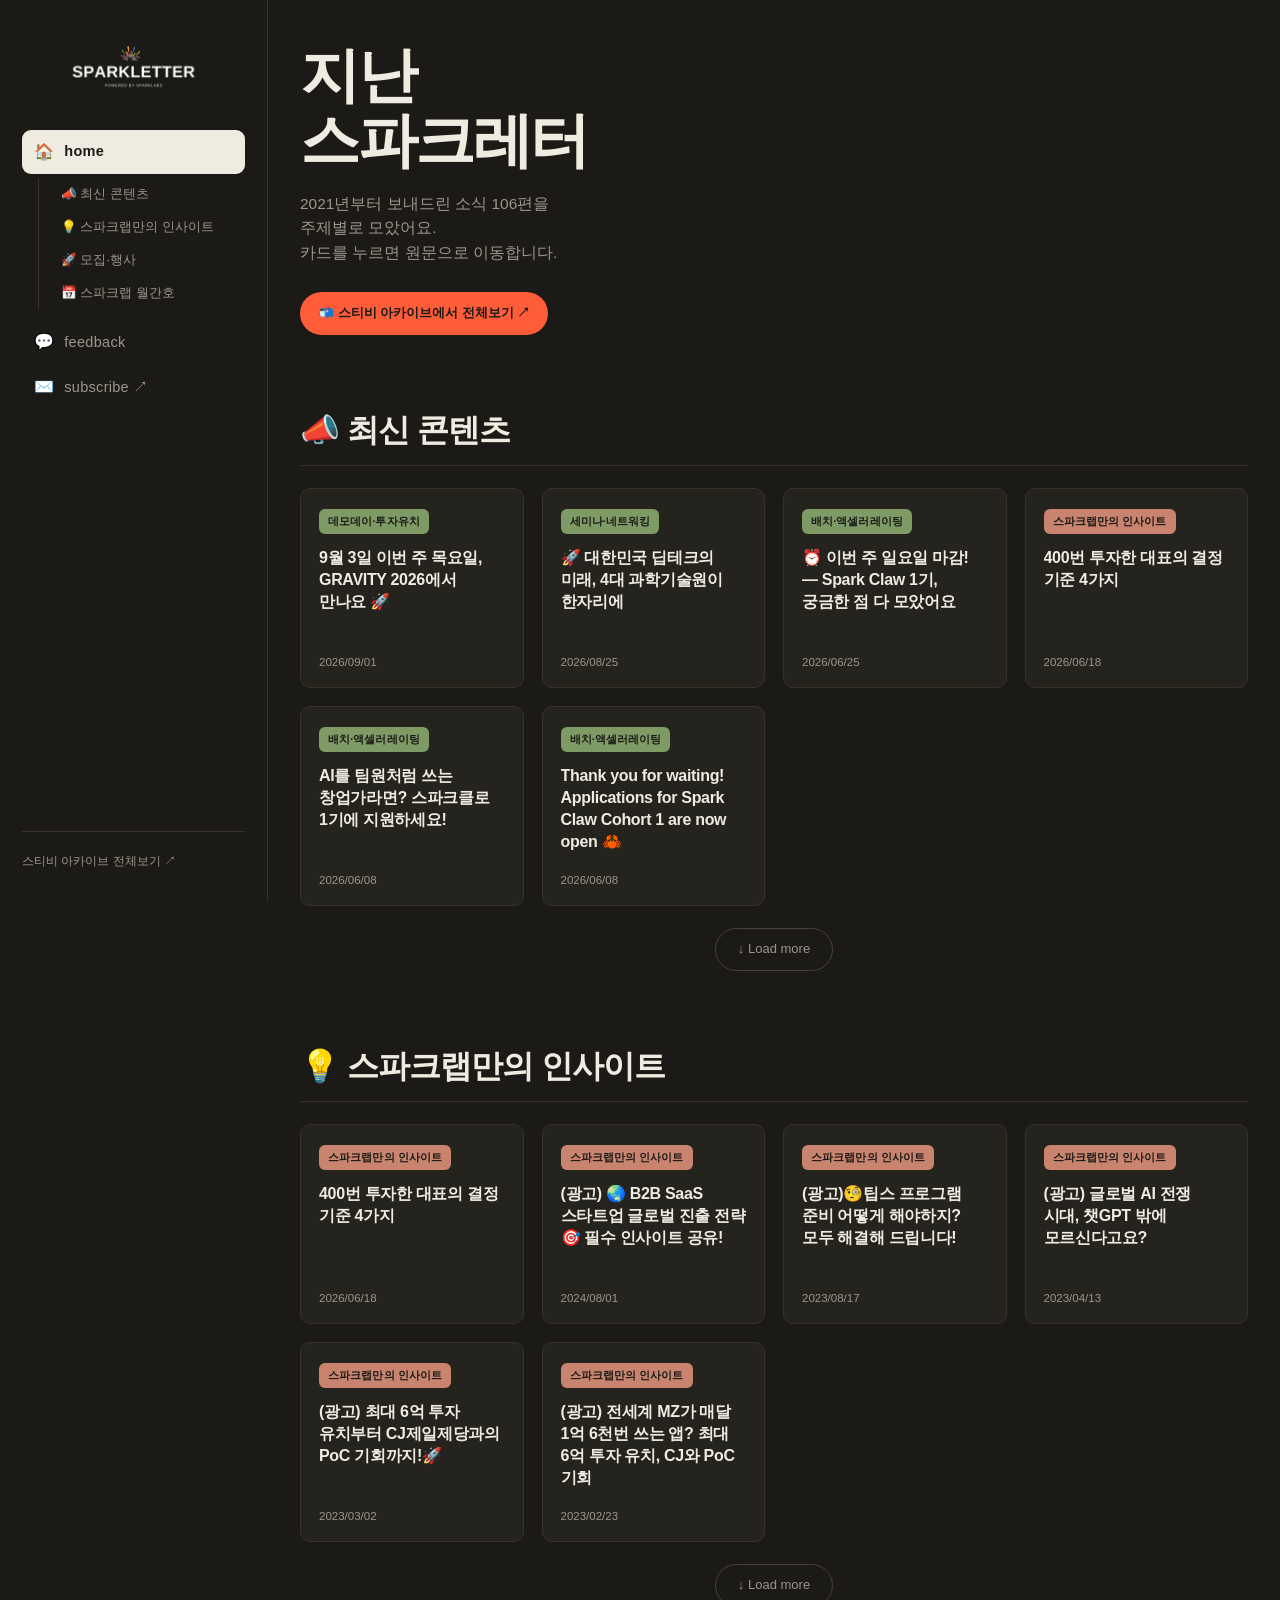
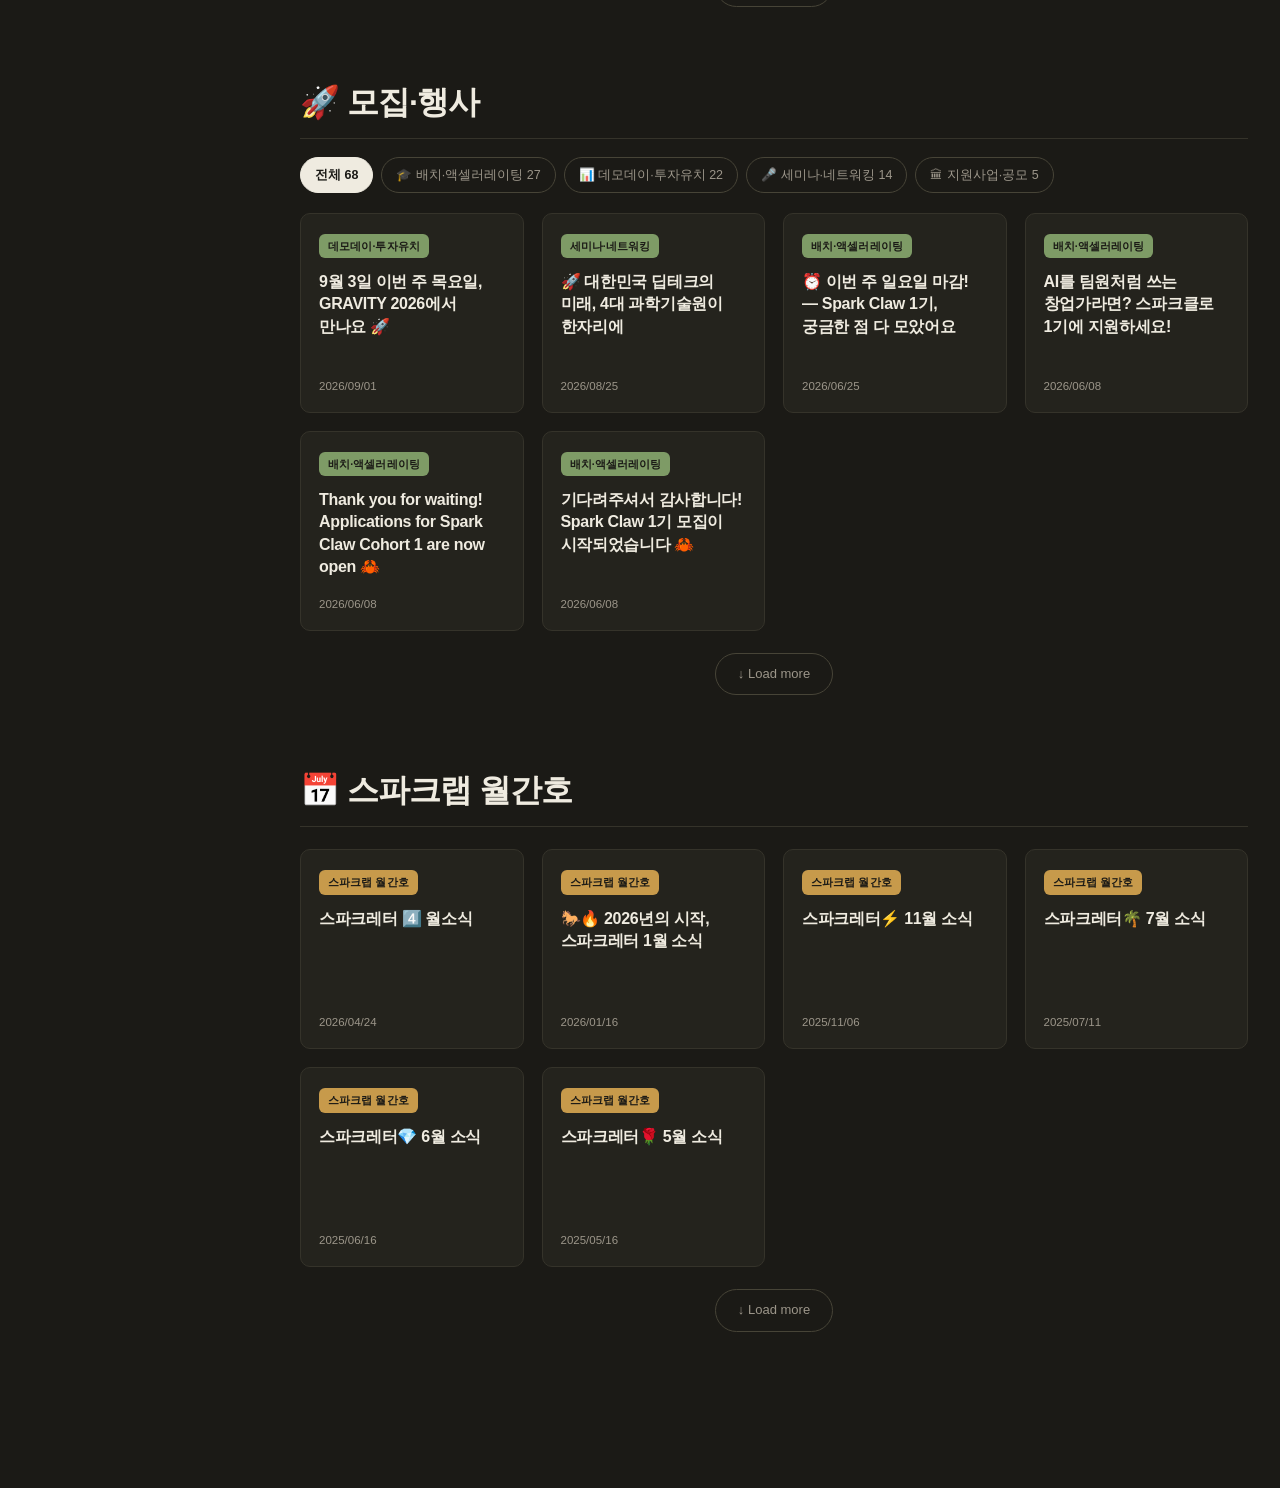
==== commit 5095dbca: "design: 배경 워터마크 제거" ====
--- a/index.html
+++ b/index.html
@@ -7,7 +7,6 @@
 <link rel="stylesheet" href="style.css">
 </head>
 <body class="has-side">
-<div class="watermark" aria-hidden="true"><img src="logo-white.png" alt=""></div>
 <aside class="side">
   <a class="brand" href="./"><img src="logo-white.png" alt="SPARKLETTER"></a>
   <nav class="side__nav">
--- a/style.css
+++ b/style.css
@@ -66,18 +66,6 @@
   text-decoration:none; line-height:1.5; padding-top:20px; border-top:1px solid var(--line);
 }
 .side__arc:hover{color:var(--text)}
-
-/* ── 배경 워터마크 ─────────────────── */
-.watermark{
-  position:fixed; inset:0; z-index:-1; pointer-events:none;
-  display:flex; align-items:center; justify-content:center;
-  padding-left:var(--side); overflow:hidden;
-}
-.watermark img{
-  width:min(165vw, 2400px); max-width:none; height:auto;
-  opacity:.06;
-}
-@media (max-width:900px){ .watermark{display:none} }
 
 /* ── 본문 ───────────────────────────── */
 .has-side .main{position:relative; z-index:1; margin-left:var(--side); padding:44px 32px 80px; max-width:1180px}
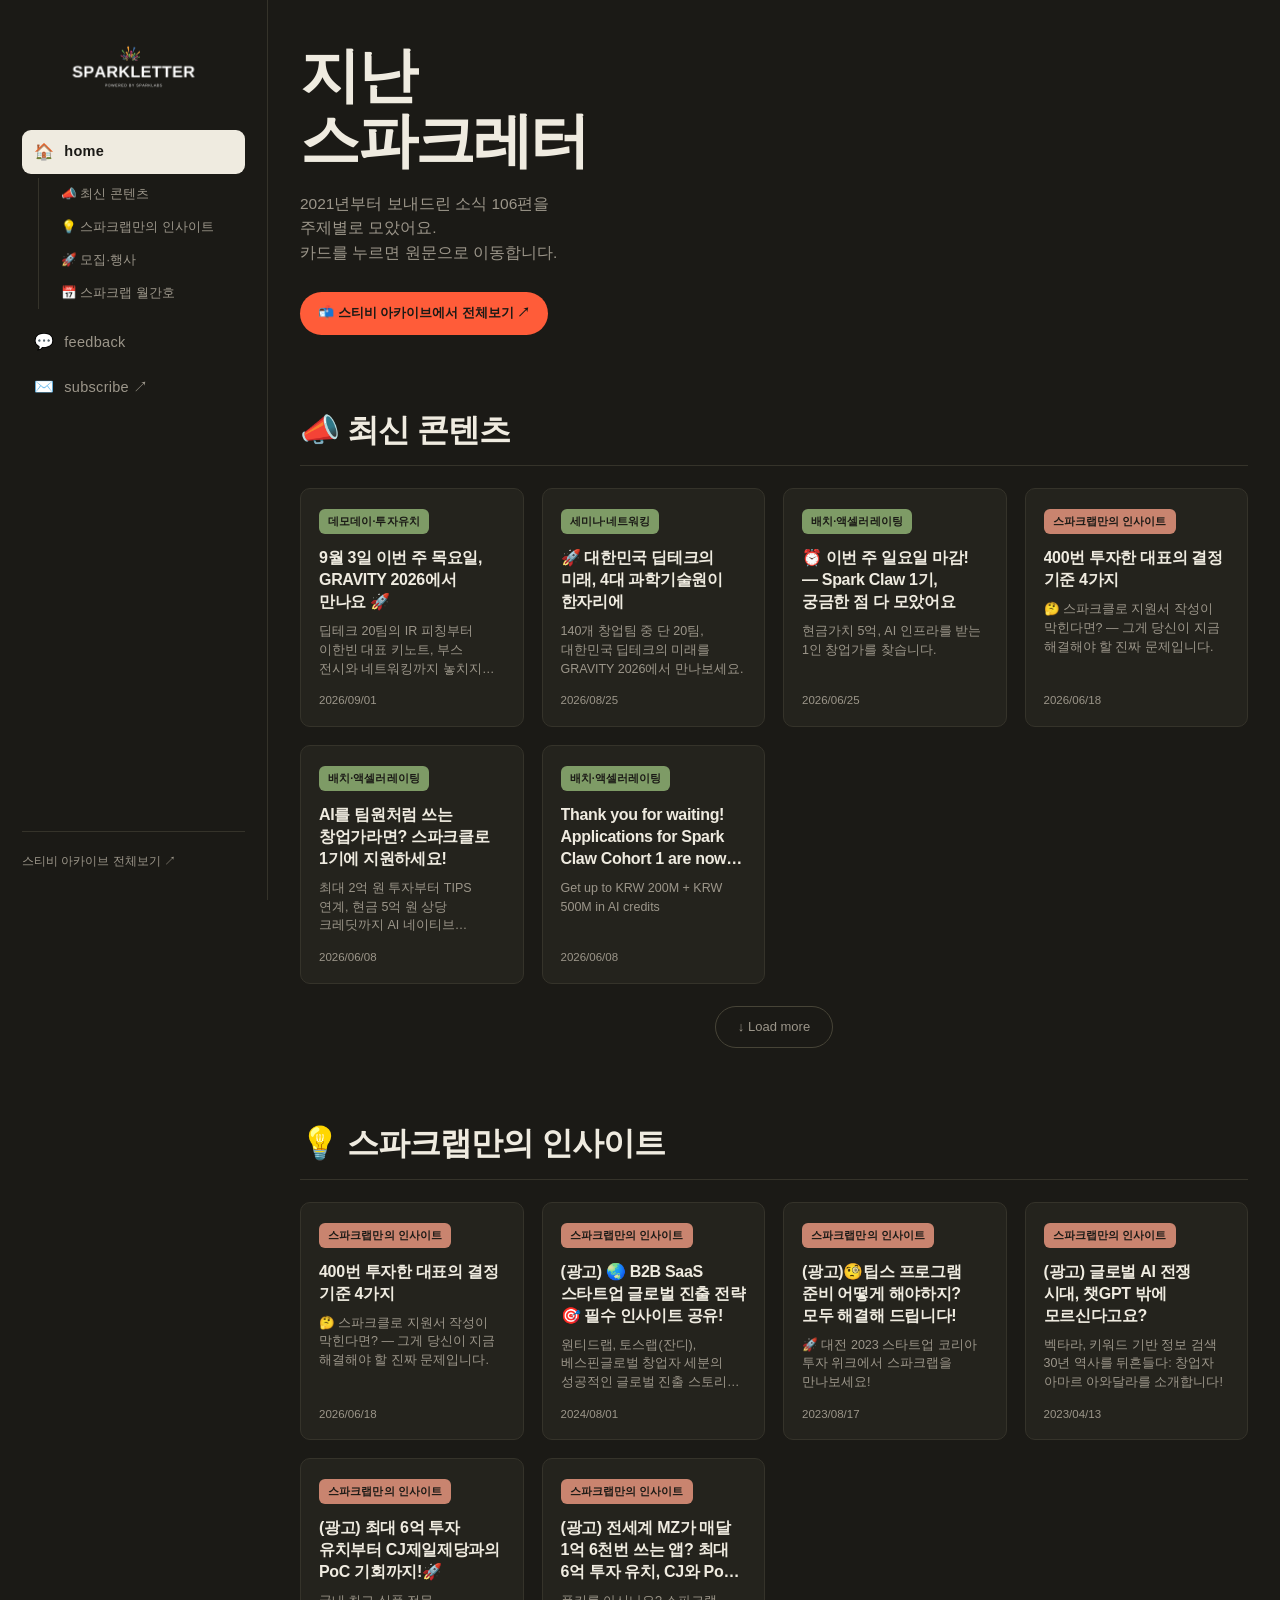
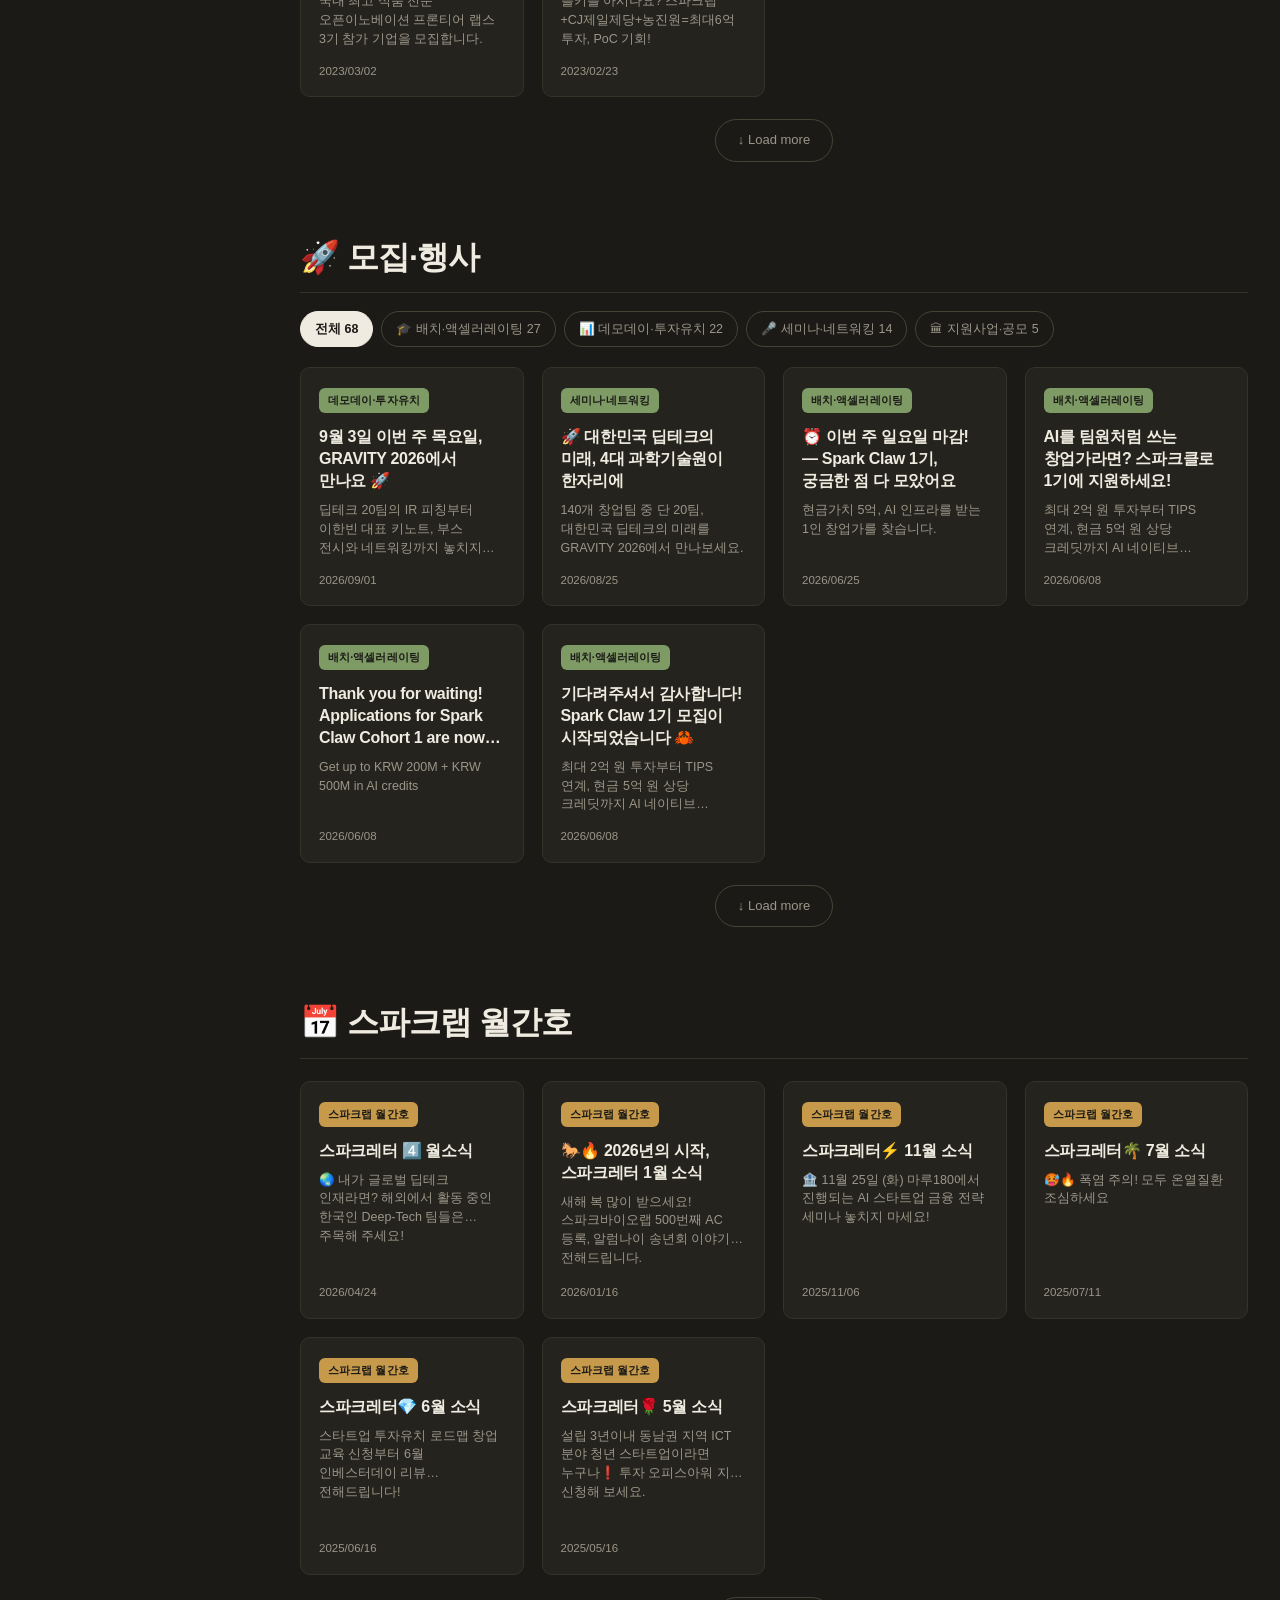
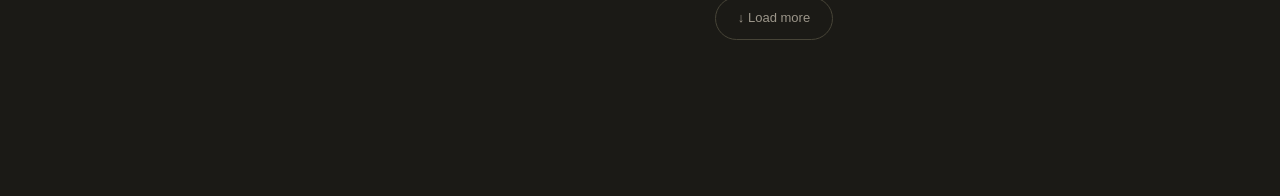
==== commit d8c97a26: "feat: 카드에 스티비 미리보기 문구 표시 + 정적 파일 캐시 무효화(bump.sh)" ====
--- a/index.html
+++ b/index.html
@@ -4,7 +4,7 @@
 <meta charset="utf-8">
 <meta name="viewport" content="width=device-width, initial-scale=1">
 <title>스파크레터</title>
-<link rel="stylesheet" href="style.css">
+<link rel="stylesheet" href="style.css?v=202609171559">
 </head>
 <body class="has-side">
 <aside class="side">
@@ -51,6 +51,6 @@
     <button class="more" data-more="monthly">↓ Load more</button>
   </section>
 </main>
-<script src="app.js"></script>
+<script src="app.js?v=202609171559"></script>
 </body>
 </html>
--- a/style.css
+++ b/style.css
@@ -104,7 +104,7 @@
 .grid{display:grid; grid-template-columns:repeat(4,1fr); gap:18px}
 .card{
   display:flex; flex-direction:column; text-decoration:none;
-  border-radius:10px; padding:20px 18px 16px; min-height:200px;
+  border-radius:10px; padding:20px 18px 16px; min-height:238px;
   background:var(--surface); border:1px solid var(--line);
   transition:transform .12s ease, box-shadow .12s ease, border-color .12s ease;
 }
@@ -120,8 +120,13 @@
 .card__t{
   font-size:16px; font-weight:700; line-height:1.38; letter-spacing:-.02em;
   color:var(--text);
-  flex:1; overflow:hidden; display:-webkit-box; -webkit-line-clamp:4; -webkit-box-orient:vertical;
+  overflow:hidden; display:-webkit-box; -webkit-line-clamp:3; -webkit-box-orient:vertical;
 }
+.card__p{
+  margin-top:9px; font-size:12.5px; line-height:1.5; color:var(--muted);
+  flex:1; overflow:hidden; display:-webkit-box; -webkit-line-clamp:3; -webkit-box-orient:vertical;
+}
+.card--nopreview .card__t{flex:1; -webkit-line-clamp:5}
 .card__d{margin-top:13px; font-size:11.5px; color:var(--muted); font-variant-numeric:tabular-nums}
 
 .more{
@@ -164,7 +169,7 @@
 }
 @media (max-width:620px){
   .grid{grid-template-columns:repeat(2,1fr); gap:12px}
-  .card{min-height:158px; padding:15px 14px}
+  .card{min-height:200px; padding:16px 15px}
   .card__t{font-size:13px}
   .card__t{font-size:14.5px}
   .nav__main{padding:8px 10px; font-size:13px}
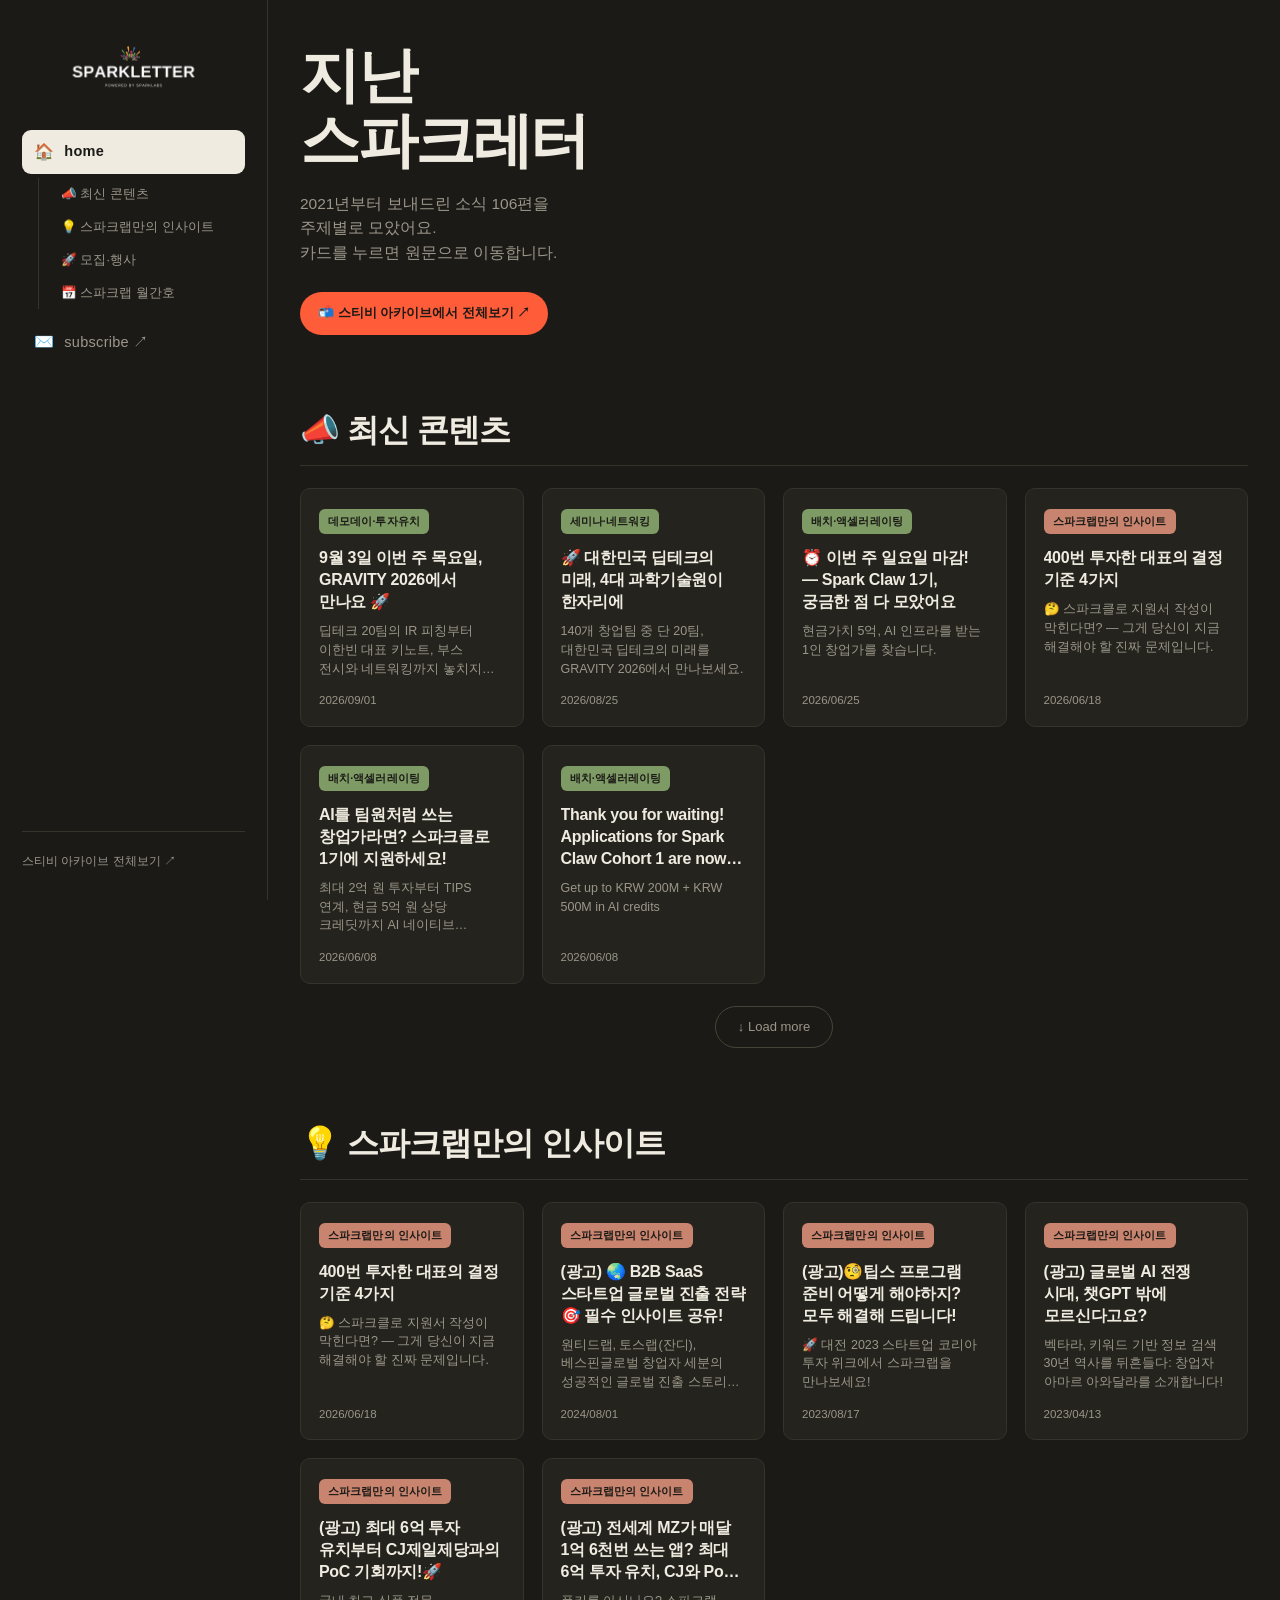
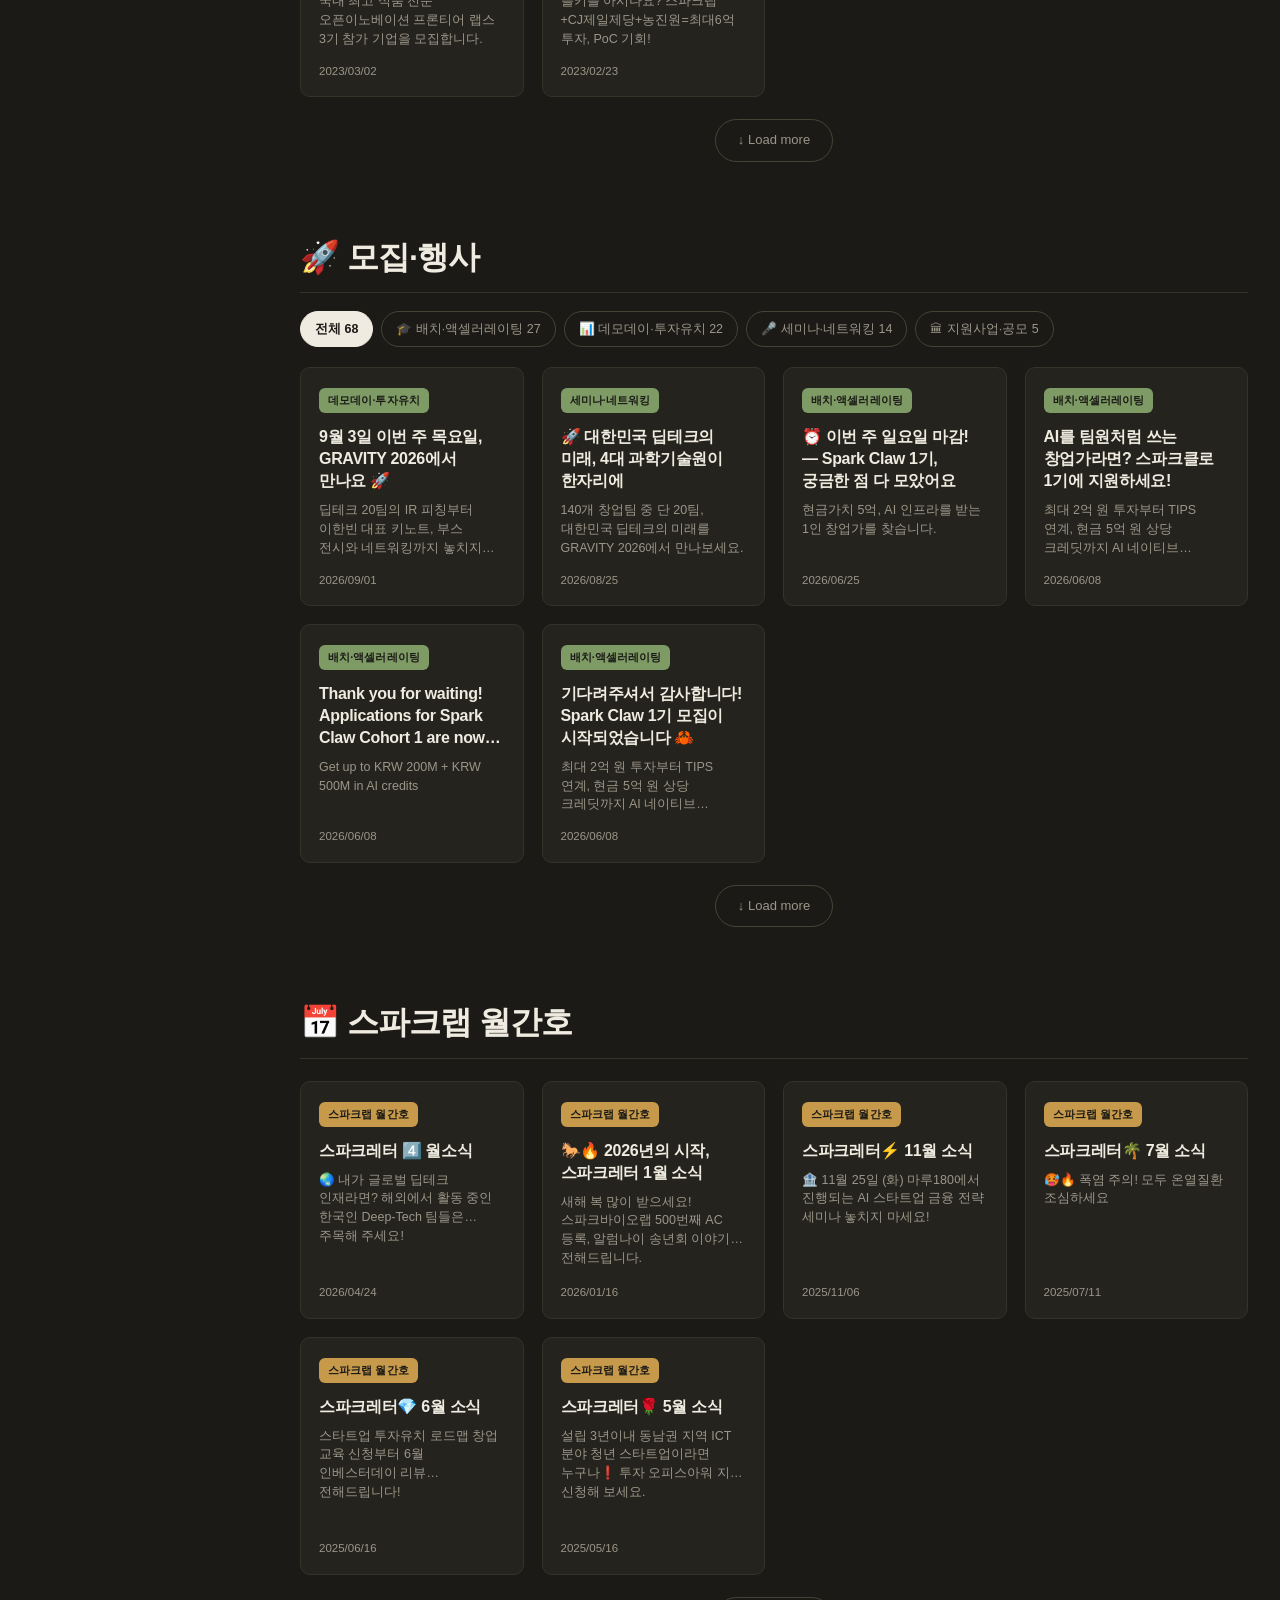
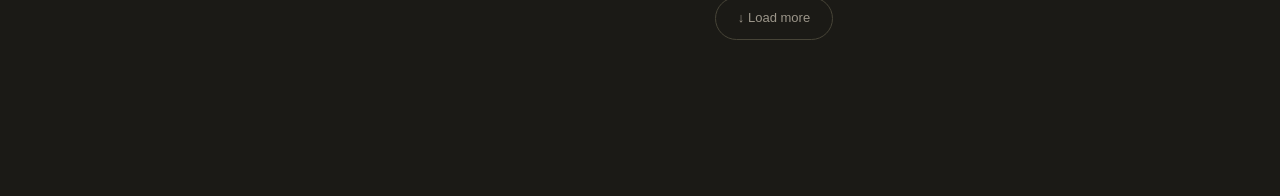
==== commit ab5ac840: "chore: 피드백 페이지·메뉴 제거 (구글 폼 미사용)" ====
--- a/index.html
+++ b/index.html
@@ -4,7 +4,7 @@
 <meta charset="utf-8">
 <meta name="viewport" content="width=device-width, initial-scale=1">
 <title>스파크레터</title>
-<link rel="stylesheet" href="style.css?v=202609171559">
+<link rel="stylesheet" href="style.css?v=202609171607">
 </head>
 <body class="has-side">
 <aside class="side">
@@ -17,7 +17,6 @@
       <a href="./#open">🚀 모집·행사</a>
       <a href="./#monthly">📅 스파크랩 월간호</a>
     </div>
-    <a class="nav__main" href="feedback.html"><span>💬</span>feedback</a>
     <a class="nav__main" href="https://page.stibee.com/subscriptions/106252" target="_blank" rel="noopener"><span>✉️</span>subscribe ↗</a>
   </nav>
   <a class="side__arc" href="https://page.stibee.com/archives/106252" target="_blank" rel="noopener">스티비 아카이브 전체보기 ↗</a>
@@ -51,6 +50,6 @@
     <button class="more" data-more="monthly">↓ Load more</button>
   </section>
 </main>
-<script src="app.js?v=202609171559"></script>
+<script src="app.js?v=202609171607"></script>
 </body>
 </html>
